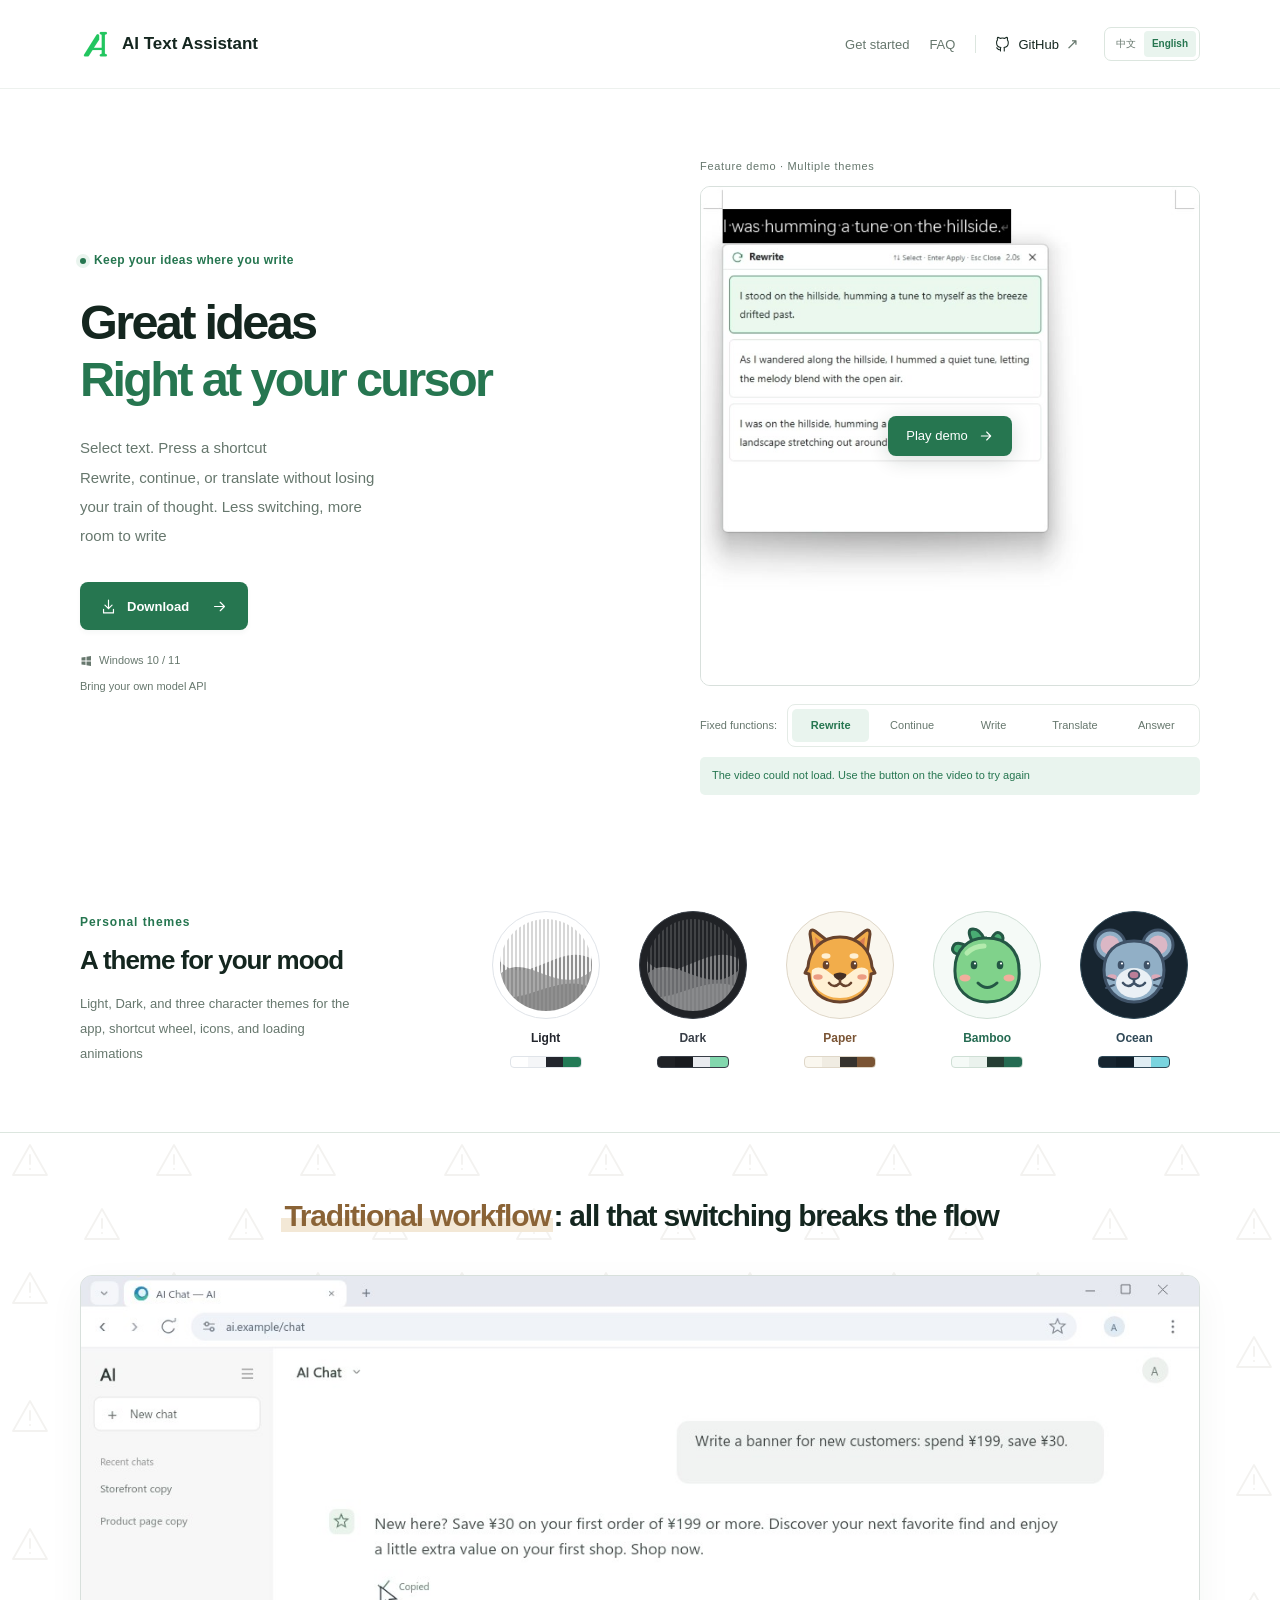
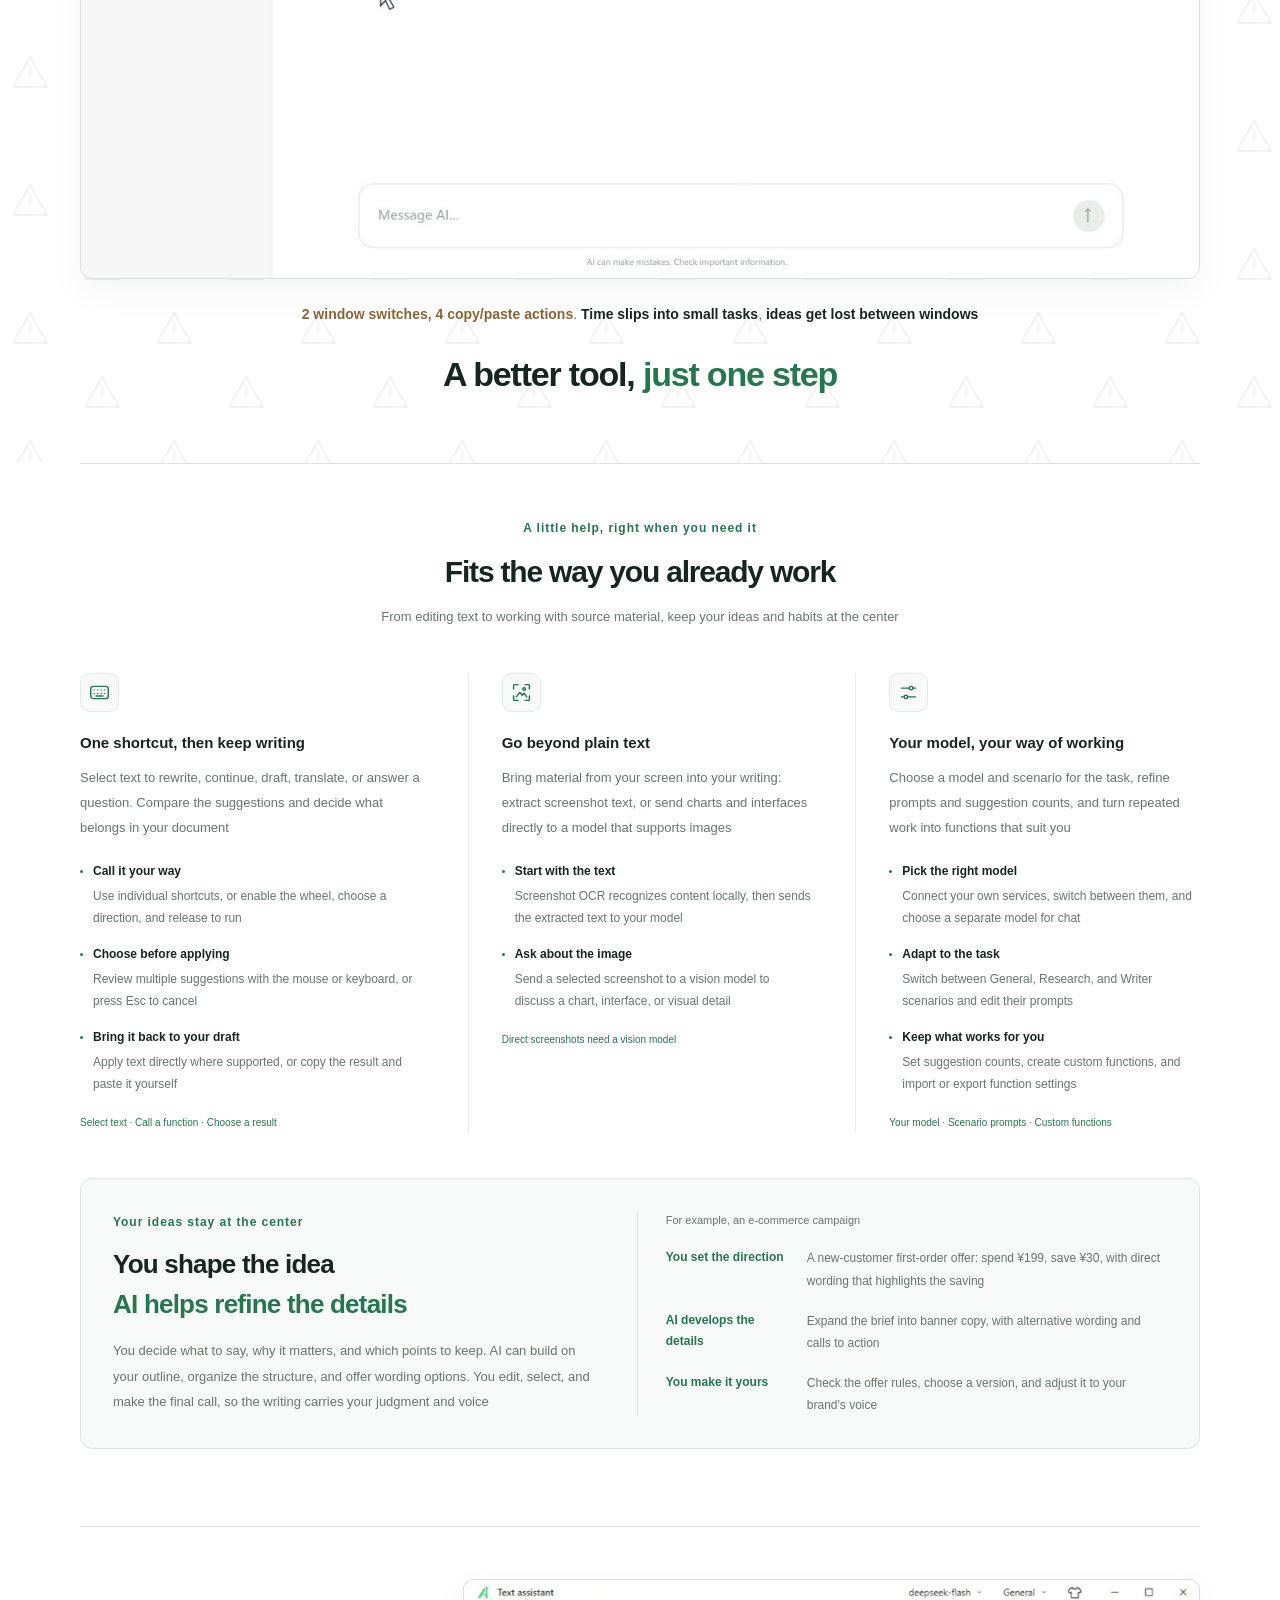
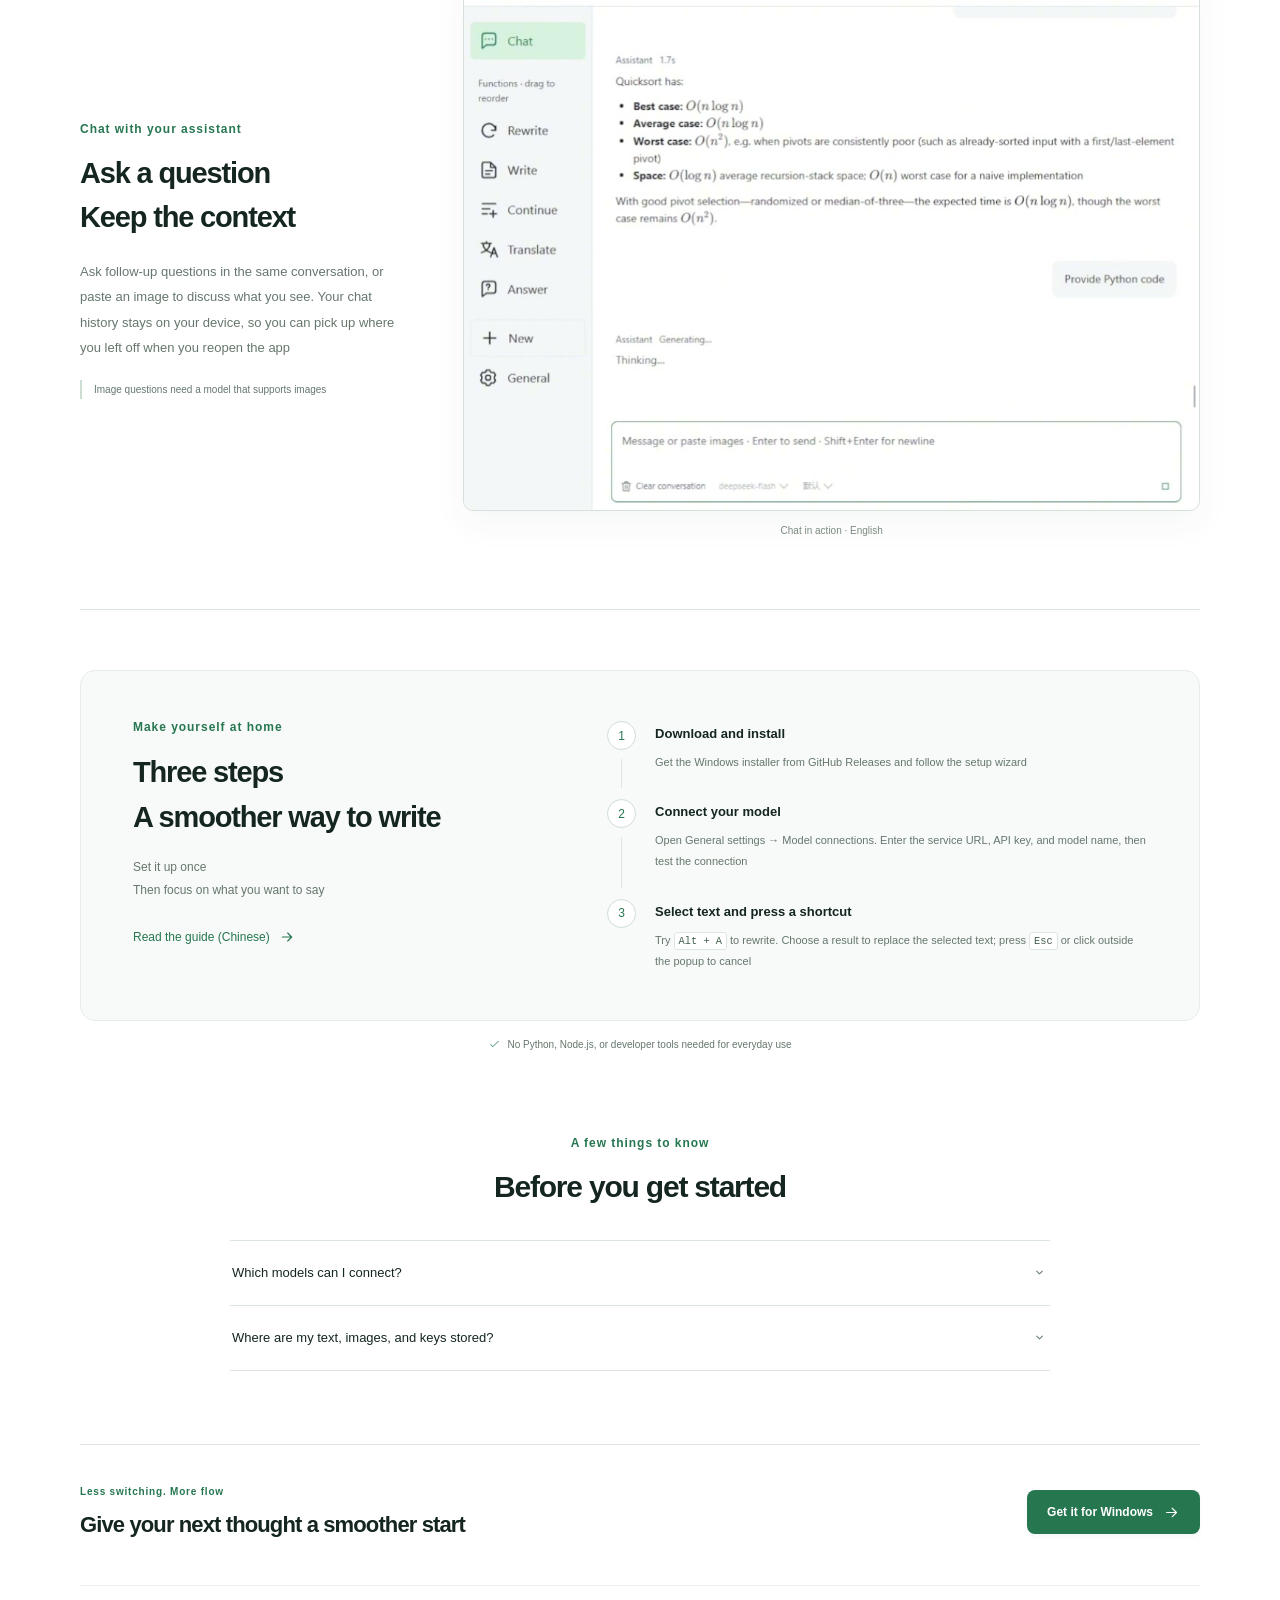
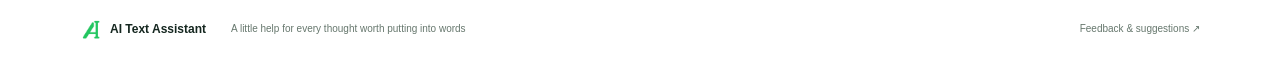
==== page/index.html @ af7bd540 "Publish static AI Text Assistant website with GitHub Pages" ====
<!doctype html>
<html lang="en">
  <head>
    <meta charset="UTF-8" />
    <meta name="viewport" content="width=device-width, initial-scale=1" />
    <meta name="theme-color" content="#267650" />
    <meta
      name="description"
      content="An AI text assistant for Windows. Select text to rewrite, continue, write, translate, or answer with a shortcut. Watch English demos and connect your own AI model"
    />
    <meta property="og:type" content="website" />
    <meta property="og:locale" content="en_US" />
    <meta
      property="og:title"
      content="AI Text Assistant · Keep your words flowing"
    />
    <meta
      property="og:description"
      content="An AI text assistant for Windows. Select text to rewrite, continue, write, translate, or answer with a shortcut. Watch English demos and connect your own AI model"
    />
    <meta
      property="og:url"
      content="https://fasterate.github.io/AI-text-assistant/"
    />
    <title>AI Text Assistant · Keep your words flowing</title>
    <link
      rel="canonical"
      href="https://fasterate.github.io/AI-text-assistant/"
    />
    <link
      rel="alternate"
      hreflang="zh-CN"
      href="https://fasterate.github.io/AI-text-assistant/zh/"
    />
    <link
      rel="alternate"
      hreflang="en"
      href="https://fasterate.github.io/AI-text-assistant/"
    />
    <link
      rel="alternate"
      hreflang="x-default"
      href="https://fasterate.github.io/AI-text-assistant/"
    />
    <link rel="icon" href="./assets/icon.png" type="image/png" />
    <link rel="stylesheet" href="./style.css" />
    <script src="./script.js?v=2" defer></script>
    <link rel="stylesheet" href="./workflow.css" />
    <script src="./workflow.js" defer></script>
  </head>
  <body>
    <svg
      class="icon-definitions"
      xmlns="http://www.w3.org/2000/svg"
      aria-hidden="true"
    >
      <symbol id="icon-arrow" viewBox="0 0 24 24">
        <path d="M5 12h14m-6-6 6 6-6 6" />
      </symbol>
      <symbol id="icon-download" viewBox="0 0 24 24">
        <path d="M12 3v12m-5-5 5 5 5-5M5 16v5h14v-5" />
      </symbol>
      <symbol id="icon-github" viewBox="0 0 24 24">
        <path
          d="M9 19c-4.3 1.3-4.3-2.2-6-2.7m12 5v-3.4c0-1 .1-1.4-.5-2 3.3-.4 6.8-1.6 6.8-7.4A5.8 5.8 0 0 0 19.8 4c.2-.4.7-2-.1-4 0 0-1.2-.4-4 1.5a14 14 0 0 0-7.2 0C5.7-.4 4.5 0 4.5 0c-.8 2-.3 3.6-.1 4a5.8 5.8 0 0 0-1.5 4.5c0 5.8 3.5 7 6.8 7.4-.5.5-.7 1.1-.7 2v3.4"
          transform="translate(1 2) scale(.9)"
        />
      </symbol>
      <symbol id="icon-keyboard" viewBox="0 0 24 24">
        <rect x="2" y="5" width="20" height="14" rx="3" />
        <path
          d="M6 9h.01M10 9h.01M14 9h.01M18 9h.01M6 13h.01M10 13h.01M14 13h.01M18 13h.01M8 16h8"
        />
      </symbol>
      <symbol id="icon-image" viewBox="0 0 24 24">
        <path
          d="M8 3H4a1 1 0 0 0-1 1v4m13-5h4a1 1 0 0 1 1 1v4M3 16v4a1 1 0 0 0 1 1h4m8 0h4a1 1 0 0 0 1-1v-4"
        />
        <path d="m6 17 4-5 3 3 2-2 3 4" />
        <circle cx="15" cy="8" r="1.5" />
      </symbol>
      <symbol id="icon-sliders" viewBox="0 0 24 24">
        <path d="M4 7h9m4 0h3M4 17h3m4 0h9" />
        <circle cx="15" cy="7" r="2" />
        <circle cx="9" cy="17" r="2" />
      </symbol>
      <symbol id="icon-check" viewBox="0 0 24 24">
        <path d="m5 12 4 4L19 6" />
      </symbol>
      <symbol id="icon-chevron" viewBox="0 0 24 24">
        <path d="m8 10 4 4 4-4" />
      </symbol>
      <symbol id="icon-windows" viewBox="0 0 24 24">
        <path
          d="m3 5 8-1v7H3zm10-1.3L22 2v9h-9zM3 13h8v7l-8-1zm10 0h9v9l-9-1.7z"
          fill="currentColor"
          stroke="none"
        />
      </symbol>
    </svg>
    <a class="skip-link" href="#main">Skip to content</a>
    <header class="site-header">
      <nav class="navigation container" aria-label="Main navigation">
        <a class="brand" href="./" aria-label="AI Text Assistant home"
          ><img src="./assets/icon.png" alt="" width="32" height="32" /><span
            >AI Text Assistant</span
          ></a
        >
        <div class="navigation-actions">
          <div class="nav-links">
            <a href="#getting-started">Get started</a><a href="#faq">FAQ</a
            ><a
              class="github-link"
              href="https://github.com/0x140ED8/intelligent-writing-free"
              target="_blank"
              rel="noopener noreferrer"
              ><svg class="icon" aria-hidden="true">
                <use href="#icon-github" /></svg
              ><span>GitHub</span><span aria-hidden="true">↗</span></a
            >
          </div>
          <nav class="language-switch" aria-label="Page language">
            <a href="./zh/" lang="zh-CN" hreflang="zh-CN">中文</a
            ><a href="./" lang="en" hreflang="en" aria-current="page"
              >English</a
            >
          </nav>
        </div>
      </nav>
    </header>
    <main id="main">
      <section class="hero container" aria-labelledby="hero-title">
        <div class="hero-copy">
          <p class="eyebrow">
            <span class="status-dot" aria-hidden="true"></span>Keep your ideas
            where you write
          </p>
          <h1 id="hero-title">
            Great ideas<br /><span>Right at your cursor</span>
          </h1>
          <p class="hero-description">
            Select text. Press a shortcut<br />Rewrite, continue, or translate
            without losing your train of thought. Less switching, more room to
            write
          </p>
          <div class="hero-actions">
            <a
              class="button button-primary"
              href="https://github.com/0x140ED8/intelligent-writing-free/releases"
              target="_blank"
              rel="noopener noreferrer"
              ><svg class="icon" aria-hidden="true">
                <use href="#icon-download" /></svg
              >Download<svg class="icon button-arrow" aria-hidden="true">
                <use href="#icon-arrow" /></svg
            ></a>
          </div>
          <p class="platform-note">
            <svg class="icon" aria-hidden="true">
              <use href="#icon-windows" /></svg
            >Windows 10 / 11
          </p>
          <p class="model-note">Bring your own model API</p>
        </div>
        <figure class="demo video-demo" aria-labelledby="demo-label">
          <figcaption class="demo-label" id="demo-label">
            Feature demo · Multiple themes
          </figcaption>
          <div class="video-screen">
            <video
              id="demo-video"
              class="demo-video"
              width="720"
              height="720"
              src="./assets/videos/en/rewrite.mp4?v=85350a25e027"
              poster="./assets/videos/en/rewrite.jpg?v=85350a25e027"
              data-video-base="./assets/videos/en/"
              data-video-version="85350a25e027"
              autoplay
              loop
              muted
              playsinline
              preload="auto"
              disablepictureinpicture
              disableremoteplayback
              aria-label="English walkthrough of the Rewrite feature"
            >
              <p>
                <a href="./assets/videos/en/rewrite.mp4?v=85350a25e027"
                  >If your browser cannot play the video, open the video file
                  directly</a
                >
              </p></video
            ><button
              class="video-play-fallback"
              id="video-play"
              type="button"
              hidden
            >
              Play demo
              <svg class="icon" aria-hidden="true">
                <use href="#icon-arrow" />
              </svg>
            </button>
          </div>
          <div class="demo-functions">
            <span class="demo-functions-label" id="fixed-functions-label"
              >Fixed functions:</span
            >
            <div
              class="demo-switcher"
              role="group"
              aria-labelledby="fixed-functions-label"
            >
              <button
                type="button"
                class="demo-tab is-active"
                data-demo="rewrite"
                aria-pressed="true"
                disabled
              >
                Rewrite</button
              ><button
                type="button"
                class="demo-tab"
                data-demo="continue"
                aria-pressed="false"
                disabled
              >
                Continue</button
              ><button
                type="button"
                class="demo-tab"
                data-demo="write"
                aria-pressed="false"
                disabled
              >
                Write</button
              ><button
                type="button"
                class="demo-tab"
                data-demo="translate"
                aria-pressed="false"
                disabled
              >
                Translate</button
              ><button
                type="button"
                class="demo-tab"
                data-demo="answer"
                aria-pressed="false"
                disabled
              >
                Answer
              </button>
            </div>
          </div>
          <p class="video-status" id="video-status" role="status" hidden></p>
          <noscript
            ><p class="noscript-note">
              More feature videos:
              <a href="./assets/videos/en/rewrite.mp4?v=85350a25e027"
                >Rewrite</a
              >
              ·
              <a href="./assets/videos/en/continue.mp4?v=85350a25e027"
                >Continue</a
              >
              ·
              <a href="./assets/videos/en/write.mp4?v=85350a25e027">Write</a> ·
              <a href="./assets/videos/en/translate.mp4?v=85350a25e027"
                >Translate</a
              >
              ·
              <a href="./assets/videos/en/answer.mp4?v=85350a25e027">Answer</a>
            </p></noscript
          >
        </figure>
      </section>
      <section
        class="themes-section container"
        id="themes"
        aria-labelledby="themes-title"
      >
        <div class="themes-copy">
          <p class="section-label">Personal themes</p>
          <h2 id="themes-title">A theme for your mood</h2>
          <p class="themes-description">
            Light, Dark, and three character themes for the app, shortcut wheel,
            icons, and loading animations
          </p>
        </div>
        <div
          class="theme-gallery"
          role="group"
          aria-label="Light, Dark, Paper, Bamboo, and Ocean themes"
        >
          <figure class="theme-preview theme-light">
            <div class="theme-avatar theme-avatar--wave">
              <img
                src="./assets/themes/wheel-wave.svg"
                width="96"
                height="96"
                alt="Wave motif for the Light theme"
                loading="lazy"
                decoding="async"
              />
            </div>
            <figcaption>
              Light<span
                class="theme-swatches"
                role="img"
                aria-label="Light theme palette"
              ></span>
            </figcaption>
          </figure>
          <figure class="theme-preview theme-dark">
            <div class="theme-avatar theme-avatar--wave">
              <img
                src="./assets/themes/wheel-wave.svg"
                width="96"
                height="96"
                alt="Wave motif for the Dark theme"
                loading="lazy"
                decoding="async"
              />
            </div>
            <figcaption>
              Dark<span
                class="theme-swatches"
                role="img"
                aria-label="Dark theme palette"
              ></span>
            </figcaption>
          </figure>
          <figure class="theme-preview theme-paper">
            <div class="theme-avatar">
              <img
                src="./assets/themes/paper-shiba.svg"
                width="96"
                height="96"
                alt="Shiba icon from the Paper shortcut wheel"
                loading="lazy"
                decoding="async"
              />
            </div>
            <figcaption>
              Paper<span
                class="theme-swatches"
                role="img"
                aria-label="Paper theme palette"
              ></span>
            </figcaption>
          </figure>
          <figure class="theme-preview theme-bamboo">
            <div class="theme-avatar">
              <img
                src="./assets/themes/bamboo-dino.svg"
                width="96"
                height="96"
                alt="Dinosaur icon from the Bamboo shortcut wheel"
                loading="lazy"
                decoding="async"
              />
            </div>
            <figcaption>
              Bamboo<span
                class="theme-swatches"
                role="img"
                aria-label="Bamboo theme palette"
              ></span>
            </figcaption>
          </figure>
          <figure class="theme-preview theme-ocean">
            <div class="theme-avatar">
              <img
                src="./assets/themes/ocean-mouse.svg"
                width="96"
                height="96"
                alt="Mouse icon from the Ocean shortcut wheel"
                loading="lazy"
                decoding="async"
              />
            </div>
            <figcaption>
              Ocean<span
                class="theme-swatches"
                role="img"
                aria-label="Ocean theme palette"
              ></span>
            </figcaption>
          </figure>
        </div>
      </section>
      <section
        class="workflow-section"
        id="traditional-workflow"
        aria-labelledby="workflow-title"
      >
        <div class="container">
          <div class="section-heading workflow-heading">
            <h2 id="workflow-title">
              <span class="workflow-method">Traditional workflow</span>: all
              that switching breaks the flow
            </h2>
          </div>
          <figure class="workflow-figure" aria-labelledby="workflow-caption">
            <div class="workflow-film">
              <video
                class="workflow-recording"
                id="workflow-animation"
                width="1280"
                height="690"
                src="./assets/animations/manual-workflow-en.mp4?v=3"
                poster="./assets/animations/manual-workflow-en.jpg?v=3"
                autoplay
                loop
                muted
                playsinline
                preload="auto"
                disablepictureinpicture
                disableremoteplayback
                aria-label="Automatically looping e-commerce campaign example showing text selection, copying, Alt+Tab switching, asking AI for promotional copy, copying the answer, and pasting it back into the campaign document"
                aria-describedby="workflow-caption"
              >
                Your browser cannot display this animation
              </video>
            </div>
            <figcaption id="workflow-caption">
              <strong class="workflow-count"
                >2 window switches, 4 copy/paste actions</strong
              >.
              <strong class="workflow-loss">Time slips into small tasks</strong
              >,
              <strong class="workflow-loss"
                >ideas get lost between windows</strong
              >
            </figcaption>
          </figure>
          <p class="workflow-takeaway">
            <strong
              >A better tool,
              <span class="workflow-one-step">just one step</span></strong
            >
          </p>
        </div>
      </section>
      <section
        class="features container"
        id="features"
        aria-labelledby="features-title"
      >
        <div class="section-heading">
          <p class="section-label">A little help, right when you need it</p>
          <h2 id="features-title">Fits the way you already work</h2>
          <p>
            From editing text to working with source material, keep your ideas
            and habits at the center
          </p>
        </div>
        <div class="feature-grid">
          <article class="feature">
            <span class="feature-icon"
              ><svg class="icon" aria-hidden="true">
                <use href="#icon-keyboard" /></svg
            ></span>
            <h3>One shortcut, then keep writing</h3>
            <p>
              Select text to rewrite, continue, draft, translate, or answer a
              question. Compare the suggestions and decide what belongs in your
              document
            </p>
            <ul class="feature-points">
              <li>
                <strong>Call it your way</strong
                ><span
                  >Use individual shortcuts, or enable the wheel, choose a
                  direction, and release to run</span
                >
              </li>
              <li>
                <strong>Choose before applying</strong
                ><span
                  >Review multiple suggestions with the mouse or keyboard, or
                  press Esc to cancel</span
                >
              </li>
              <li>
                <strong>Bring it back to your draft</strong
                ><span
                  >Apply text directly where supported, or copy the result and
                  paste it yourself</span
                >
              </li>
            </ul>
            <span class="feature-detail"
              >Select text · Call a function · Choose a result</span
            >
          </article>
          <article class="feature">
            <span class="feature-icon"
              ><svg class="icon" aria-hidden="true">
                <use href="#icon-image" /></svg
            ></span>
            <h3>Go beyond plain text</h3>
            <p>
              Bring material from your screen into your writing: extract
              screenshot text, or send charts and interfaces directly to a model
              that supports images
            </p>
            <ul class="feature-points">
              <li>
                <strong>Start with the text</strong
                ><span
                  >Screenshot OCR recognizes content locally, then sends the
                  extracted text to your model</span
                >
              </li>
              <li>
                <strong>Ask about the image</strong
                ><span
                  >Send a selected screenshot to a vision model to discuss a
                  chart, interface, or visual detail</span
                >
              </li>
            </ul>
            <span class="feature-detail"
              >Direct screenshots need a vision model</span
            >
          </article>
          <article class="feature">
            <span class="feature-icon"
              ><svg class="icon" aria-hidden="true">
                <use href="#icon-sliders" /></svg
            ></span>
            <h3>Your model, your way of working</h3>
            <p>
              Choose a model and scenario for the task, refine prompts and
              suggestion counts, and turn repeated work into functions that suit
              you
            </p>
            <ul class="feature-points">
              <li>
                <strong>Pick the right model</strong
                ><span
                  >Connect your own services, switch between them, and choose a
                  separate model for chat</span
                >
              </li>
              <li>
                <strong>Adapt to the task</strong
                ><span
                  >Switch between General, Research, and Writer scenarios and
                  edit their prompts</span
                >
              </li>
              <li>
                <strong>Keep what works for you</strong
                ><span
                  >Set suggestion counts, create custom functions, and import or
                  export function settings</span
                >
              </li>
            </ul>
            <span class="feature-detail"
              >Your model · Scenario prompts · Custom functions</span
            >
          </article>
        </div>
        <section class="writing-principle" aria-labelledby="principle-title">
          <div class="principle-copy">
            <p class="section-label">Your ideas stay at the center</p>
            <h3 id="principle-title">
              You shape the idea<br /><span>AI helps refine the details</span>
            </h3>
            <p>
              You decide what to say, why it matters, and which points to keep.
              AI can build on your outline, organize the structure, and offer
              wording options. You edit, select, and make the final call, so the
              writing carries your judgment and voice
            </p>
          </div>
          <div class="principle-example">
            <p class="principle-example-label">
              For example, an e-commerce campaign
            </p>
            <dl class="principle-flow">
              <div>
                <dt>You set the direction</dt>
                <dd>
                  A new-customer first-order offer: spend ¥199, save ¥30, with
                  direct wording that highlights the saving
                </dd>
              </div>
              <div>
                <dt>AI develops the details</dt>
                <dd>
                  Expand the brief into banner copy, with alternative wording
                  and calls to action
                </dd>
              </div>
              <div>
                <dt>You make it yours</dt>
                <dd>
                  Check the offer rules, choose a version, and adjust it to your
                  brand's voice
                </dd>
              </div>
            </dl>
          </div>
        </section>
      </section>
      <section
        class="chat-section container"
        id="chat"
        aria-labelledby="chat-title"
      >
        <div class="chat-copy">
          <p class="section-label">Chat with your assistant</p>
          <h2 id="chat-title">Ask a question<br />Keep the context</h2>
          <p class="chat-description">
            Ask follow-up questions in the same conversation, or paste an image
            to discuss what you see. Your chat history stays on your device, so
            you can pick up where you left off when you reopen the app
          </p>
          <p class="chat-note">
            Image questions need a model that supports images
          </p>
        </div>
        <figure class="chat-demo" aria-labelledby="chat-caption">
          <div class="chat-film">
            <video
              class="chat-recording"
              id="chat-video"
              width="996"
              height="718"
              src="./assets/videos/en/chat.mp4?v=2"
              poster="./assets/videos/en/chat.jpg?v=2"
              autoplay
              loop
              muted
              playsinline
              preload="metadata"
              disablepictureinpicture
              disableremoteplayback
              aria-label="English walkthrough of asking a question in the assistant's chat and watching the answer appear"
            >
              Your browser cannot display this video
            </video>
          </div>
          <figcaption id="chat-caption">Chat in action · English</figcaption>
        </figure>
      </section>
      <section
        class="getting-started container"
        id="getting-started"
        aria-labelledby="start-title"
      >
        <div class="start-panel">
          <div class="start-copy">
            <p class="section-label">Make yourself at home</p>
            <h2 id="start-title">Three steps<br />A smoother way to write</h2>
            <p>Set it up once<br />Then focus on what you want to say</p>
            <a
              class="text-link"
              href="https://github.com/0x140ED8/intelligent-writing-free/blob/main/README.md"
              target="_blank"
              rel="noopener noreferrer"
              >Read the guide (Chinese)<svg class="icon" aria-hidden="true">
                <use href="#icon-arrow" /></svg
            ></a>
          </div>
          <ol class="start-steps">
            <li>
              <span class="step-number" aria-hidden="true">1</span>
              <div>
                <h3>Download and install</h3>
                <p>
                  Get the Windows installer from GitHub Releases and follow the
                  setup wizard
                </p>
              </div>
            </li>
            <li>
              <span class="step-number" aria-hidden="true">2</span>
              <div>
                <h3>Connect your model</h3>
                <p>
                  Open General settings → Model connections. Enter the service
                  URL, API key, and model name, then test the connection
                </p>
              </div>
            </li>
            <li>
              <span class="step-number" aria-hidden="true">3</span>
              <div>
                <h3>Select text and press a shortcut</h3>
                <p>
                  Try <kbd>Alt + A</kbd> to rewrite. Choose a result to replace
                  the selected text; press <kbd>Esc</kbd> or click outside the
                  popup to cancel
                </p>
              </div>
            </li>
          </ol>
        </div>
        <p class="setup-note">
          <svg class="icon" aria-hidden="true"><use href="#icon-check" /></svg
          >No Python, Node.js, or developer tools needed for everyday use
        </p>
      </section>
      <section class="faq container" id="faq" aria-labelledby="faq-title">
        <div class="section-heading">
          <p class="section-label">A few things to know</p>
          <h2 id="faq-title">Before you get started</h2>
        </div>
        <div class="faq-list">
          <details>
            <summary>
              Which models can I connect?<svg class="icon" aria-hidden="true">
                <use href="#icon-chevron" />
              </svg>
            </summary>
            <div class="faq-answer">
              <p>
                The app supports OpenAI Chat Completions, OpenAI Responses,
                Anthropic Messages, and Google Generative AI protocols.
                Configure the matching service URL, API key, and model name.
                Image chat and direct screenshot input need a model that
                supports images
              </p>
            </div>
          </details>
          <details>
            <summary>
              Where are my text, images, and keys stored?<svg
                class="icon"
                aria-hidden="true"
              >
                <use href="#icon-chevron" />
              </svg>
            </summary>
            <div class="faq-answer">
              <p>
                Settings and chat history are stored on your device. API keys
                are encrypted using Windows system protection. When you use a
                model, the relevant text or images are sent to your chosen model
                service. Screenshot OCR runs locally before the extracted text
                is sent. Clearing chat also deletes its locally saved text and
                images
              </p>
            </div>
          </details>
        </div>
      </section>
      <section class="closing container" aria-label="Get it for Windows">
        <div>
          <p class="section-label">Less switching. More flow</p>
          <h2>Give your next thought a smoother start</h2>
        </div>
        <a
          class="button button-primary"
          href="https://github.com/0x140ED8/intelligent-writing-free/releases"
          target="_blank"
          rel="noopener noreferrer"
          >Get it for Windows<svg class="icon" aria-hidden="true">
            <use href="#icon-arrow" /></svg
        ></a>
      </section>
    </main>
    <footer class="site-footer container">
      <a class="brand footer-brand" href="./"
        ><img src="./assets/icon.png" alt="" width="24" height="24" /><span
          >AI Text Assistant</span
        ></a
      >
      <p>A little help for every thought worth putting into words</p>
      <a
        class=""
        href="https://github.com/0x140ED8/intelligent-writing-free/issues"
        target="_blank"
        rel="noopener noreferrer"
        >Feedback &amp; suggestions <span aria-hidden="true">↗</span></a
      >
    </footer>
  </body>
</html>
---- page/style.css ----
:root {
  color-scheme: light;
  --ink: #14261f;
  --green: #267650;
  --mint: #e9f4ee;
  --surface: #f7faf8;
  --muted: #66776d;
  --line: #dce6df;
  --font:
    "Segoe UI Variable", "Segoe UI", "Microsoft YaHei UI", "PingFang SC",
    sans-serif;
  font-family: var(--font);
  color: var(--ink);
  background: #fff;
  font-synthesis: none;
  -webkit-font-smoothing: antialiased;
  text-rendering: optimizeLegibility;
  scroll-behavior: smooth;
  scroll-padding-top: 32px;
}

/* Shared navigation and real feature recordings. */
[hidden] {
  display: none !important;
}
.navigation-actions {
  display: flex;
  align-items: center;
  gap: 25px;
}
.language-switch {
  display: inline-flex;
  align-items: center;
  padding: 3px;
  border: 1px solid var(--line);
  border-radius: 7px;
  white-space: nowrap;
}
.language-switch a {
  padding: 5px 8px;
  border-radius: 4px;
  font-size: 10px;
  color: var(--muted);
  line-height: 1.6;
}
.language-switch a:hover,
.language-switch a[aria-current="page"] {
  color: var(--green);
  background: var(--mint);
}
.language-switch a[aria-current="page"] {
  font-weight: 600;
}
.video-screen {
  position: relative;
  aspect-ratio: 1;
  overflow: hidden;
  border: 1px solid #d8e0dc;
  border-radius: 10px;
}
.video-demo .demo-label {
  margin: 0 0 10px;
  color: var(--muted);
  text-align: left;
  font-size: 11px;
  line-height: 1.6;
  letter-spacing: 0.06em;
}
.demo-video {
  display: block;
  width: 100%;
  height: 100%;
  object-fit: contain;
  pointer-events: none;
}
.video-play-fallback {
  position: absolute;
  inset: 0;
  margin: auto;
  width: max-content;
  max-width: calc(100% - 32px);
  height: max-content;
  display: flex;
  align-items: center;
  justify-content: center;
  gap: 10px;
  padding: 12px 18px;
  border: 0;
  border-radius: 8px;
  color: #fff;
  background: var(--green);
  font-size: 13px;
  box-shadow: 0 4px 20px #14261f29;
}
.video-play-fallback .icon {
  width: 16px;
  height: 16px;
}
.video-status {
  padding: 9px 12px;
  margin-top: 10px;
  border-radius: 5px;
  background: var(--mint);
  color: var(--green);
  font-size: 11px;
  line-height: 1.8;
}
.noscript-note a {
  color: var(--green);
  text-decoration: underline;
  text-underline-offset: 3px;
}

*,
*::before,
*::after {
  box-sizing: border-box;
}
body {
  margin: 0;
}
a {
  color: inherit;
  text-decoration: none;
}
button {
  font: inherit;
}
button,
a,
summary {
  -webkit-tap-highlight-color: transparent;
}
button,
summary {
  cursor: pointer;
}
button:focus-visible,
a:focus-visible,
summary:focus-visible {
  outline: 3px solid var(--green);
  outline-offset: 5px;
}
::selection {
  color: var(--ink);
  background: #d1ebdc;
}
h1,
h2,
h3,
p,
figure {
  margin: 0;
}
.container {
  width: min(1120px, calc(100% - 96px));
  margin-inline: auto;
}
.icon-definitions {
  position: absolute;
  width: 0;
  height: 0;
  overflow: hidden;
}
.icon {
  width: 20px;
  height: 20px;
  flex: 0 0 auto;
  fill: none;
  stroke: currentColor;
  stroke-width: 1.65;
  stroke-linecap: round;
  stroke-linejoin: round;
}
.skip-link {
  position: fixed;
  top: -80px;
  left: 20px;
  z-index: 10;
  background: var(--green);
  color: #fff;
  border-radius: 6px;
  padding: 12px 20px;
}
.skip-link:focus {
  top: 12px;
}
.site-header {
  border-bottom: 1px solid #edf1ee;
}
.navigation {
  min-height: 88px;
  display: flex;
  align-items: center;
  justify-content: space-between;
  gap: 30px;
}
.brand {
  display: inline-flex;
  align-items: center;
  gap: 10px;
  font-size: 17px;
  font-weight: 650;
  white-space: nowrap;
}
.brand img {
  display: block;
  object-fit: contain;
}
.nav-links {
  display: flex;
  align-items: center;
  gap: 30px;
  font-size: 13px;
  color: var(--muted);
}
.nav-links a {
  transition: color 160ms ease;
}
.nav-links a:hover,
.site-footer > a:hover {
  color: var(--green);
}
.nav-links .github-link {
  display: inline-flex;
  align-items: center;
  gap: 7px;
  color: var(--ink);
  padding-left: 26px;
  border-left: 1px solid var(--line);
}
.github-link .icon {
  width: 17px;
  height: 17px;
}
.github-link > span:last-child {
  font-size: 15px;
  color: var(--muted);
}

.hero {
  display: grid;
  grid-template-columns: 0.95fr 1.05fr;
  align-items: center;
  gap: 56px;
  padding-block: 92px 84px;
}
.eyebrow,
.section-label {
  color: var(--green);
  font-size: 12px;
  font-weight: 600;
  letter-spacing: 0.08em;
  line-height: 1.6;
}
.eyebrow {
  display: flex;
  align-items: center;
  gap: 8px;
  letter-spacing: 0.035em;
  margin-bottom: 24px;
}
.status-dot {
  width: 6px;
  height: 6px;
  background: var(--green);
  border-radius: 50%;
  box-shadow: 0 0 0 4px var(--mint);
}
h1 {
  font-size: clamp(42px, 4.7vw, 60px);
  line-height: 1.24;
  letter-spacing: -0.055em;
  font-weight: 700;
}
h1 > span {
  color: var(--green);
}
.hero-description {
  margin-top: 25px;
  color: var(--muted);
  font-size: 15px;
  line-height: 1.95;
}
.hero-actions {
  display: flex;
  align-items: center;
  gap: 25px;
  margin-top: 32px;
}
.button {
  display: inline-flex;
  justify-content: center;
  align-items: center;
  gap: 10px;
  min-height: 48px;
  border: 1px solid transparent;
  border-radius: 8px;
  padding: 12px 19px;
  font-size: 13px;
  font-weight: 600;
  line-height: 1.5;
  transition:
    background 160ms ease,
    transform 160ms ease,
    box-shadow 160ms ease;
}
.button-primary {
  background: var(--green);
  color: #fff;
  box-shadow: 0 3px 5px #17462d0a;
}
.button-primary:hover {
  background: #1d6040;
  transform: translateY(-2px);
  box-shadow: 0 6px 15px #17462d17;
}
.button .icon {
  width: 17px;
  height: 17px;
}
.button-arrow {
  margin-left: 12px;
}
.text-link {
  display: inline-flex;
  align-items: center;
  gap: 9px;
  font-size: 12px;
  font-weight: 500;
  line-height: 1.6;
}
.text-link:hover {
  color: var(--green);
}
.text-link > span {
  font-size: 18px;
}
.text-link .icon {
  width: 16px;
  height: 16px;
}
.platform-note {
  margin-top: 22px;
  display: flex;
  align-items: center;
  gap: 7px;
  color: var(--muted);
  font-size: 11px;
  line-height: 1.6;
}
.platform-note .icon {
  width: 12px;
  height: 12px;
}
.model-note {
  margin-top: 7px;
  color: var(--muted);
  font-size: 11px;
}

.demo {
  min-width: 0;
  padding-top: 5px;
}
kbd {
  font-family: "Cascadia Code", Consolas, monospace;
  font-size: 0.94em;
}
.demo-switcher {
  width: max-content;
  max-width: 100%;
  display: flex;
  gap: 4px;
  margin: 23px auto 0;
  padding: 4px;
  border: 1px solid #e4ebe6;
  border-radius: 8px;
  background: #fff;
}
.demo-tab {
  min-width: 58px;
  border: 0;
  padding: 8px 12px;
  border-radius: 5px;
  background: transparent;
  color: var(--muted);
  font-size: 11px;
  line-height: 1.6;
  transition:
    color 160ms ease,
    background 160ms ease;
}
.demo-tab:hover {
  color: var(--green);
  background: var(--surface);
}
.demo-tab.is-active {
  background: var(--mint);
  color: var(--green);
  font-weight: 600;
}
figcaption {
  margin-top: 11px;
  text-align: center;
  color: #7b8b80;
  font-size: 10px;
  line-height: 1.6;
}
.noscript-note {
  margin-top: 8px;
  text-align: center;
  color: var(--muted);
  font-size: 11px;
}

.themes-section {
  display: grid;
  grid-template-columns: minmax(240px, 0.65fr) minmax(0, 1.65fr);
  align-items: center;
  gap: 44px;
  padding-block: 52px 64px;
}
.themes-copy h2 {
  margin-top: 9px;
  font-size: 26px;
}
.themes-description {
  max-width: 38ch;
  margin-top: 12px;
  color: var(--muted);
  font-size: 13px;
  line-height: 1.9;
}
.theme-gallery {
  display: grid;
  grid-template-columns: repeat(5, minmax(0, 1fr));
  gap: 16px;
  width: 100%;
  max-width: 720px;
  justify-self: end;
}
.theme-light {
  --theme-bg: #ffffff;
  --theme-side: #f5f6f8;
  --theme-ink: #23262d;
  --theme-accent: #237a56;
  --theme-line: #e0e4e9;
  --theme-label: #23262d;
  --theme-wave-filter: invert(1);
}
.theme-dark {
  --theme-bg: #202226;
  --theme-side: #191b1f;
  --theme-ink: #e9ebef;
  --theme-accent: #82d7ad;
  --theme-line: #383e47;
  --theme-label: #383e47;
  --theme-wave-filter: none;
}
.theme-paper {
  --theme-bg: #faf7ef;
  --theme-side: #f0ece2;
  --theme-ink: #36332e;
  --theme-accent: #7a5434;
  --theme-line: #dfd7c8;
  --theme-label: #7a5434;
}
.theme-bamboo {
  --theme-bg: #f5faf7;
  --theme-side: #eaf2ed;
  --theme-ink: #253e34;
  --theme-accent: #256b52;
  --theme-line: #cfdfd5;
  --theme-label: #256b52;
}
.theme-ocean {
  --theme-bg: #172530;
  --theme-side: #111e28;
  --theme-ink: #e0edf3;
  --theme-accent: #7ad4df;
  --theme-line: #304957;
  --theme-label: #304957;
}
.theme-avatar {
  display: grid;
  place-items: center;
  width: 108px;
  height: 108px;
  margin-inline: auto;
  border: 1px solid var(--theme-line);
  border-radius: 50%;
  background: var(--theme-bg);
}
.theme-avatar img {
  display: block;
  width: 96px;
  height: 96px;
  object-fit: contain;
}
.theme-avatar--wave img {
  filter: var(--theme-wave-filter);
}
.theme-preview {
  min-width: 0;
}
.theme-preview figcaption {
  margin-top: 10px;
  color: var(--theme-label);
  font-size: 12px;
  font-weight: 600;
}
.theme-swatches {
  display: block;
  width: 72px;
  height: 12px;
  margin: 8px auto 0;
  overflow: hidden;
  border: 1px solid var(--theme-line);
  border-radius: 4px;
  background: linear-gradient(
    to right,
    var(--theme-bg) 0 25%,
    var(--theme-side) 25% 50%,
    var(--theme-ink) 50% 75%,
    var(--theme-accent) 75% 100%
  );
}
@media (max-width: 1050px) {
  .themes-section {
    grid-template-columns: 1fr;
    gap: 25px;
    padding-block: 44px 52px;
    text-align: center;
  }
  .themes-description {
    margin-inline: auto;
  }
  .theme-gallery {
    justify-self: center;
  }
}
@media (min-width: 581px) and (max-width: 800px) {
  .theme-gallery {
    gap: 12px;
  }
  .theme-avatar {
    width: 92px;
    height: 92px;
  }
  .theme-avatar img {
    width: 84px;
    height: 84px;
  }
}
@media (max-width: 580px) {
  .themes-section {
    padding-block: 36px 42px;
  }
  .themes-copy h2 {
    font-size: 24px;
  }
  .themes-description {
    font-size: 12px;
  }
  .theme-gallery {
    grid-template-columns: repeat(6, minmax(0, 1fr));
    gap: 24px 10px;
    max-width: 360px;
  }
  .theme-preview {
    grid-column: span 2;
  }
  .theme-bamboo {
    grid-column: 2 / span 2;
  }
  .theme-ocean {
    grid-column: 4 / span 2;
  }
  .theme-avatar {
    width: 84px;
    height: 84px;
  }
  .theme-avatar img {
    width: 76px;
    height: 76px;
  }
}

.features {
  padding-block: 55px 77px;
  border-top: 1px solid var(--line);
}
.section-heading {
  text-align: center;
}
h2 {
  font-size: 30px;
  line-height: 1.5;
  font-weight: 650;
  letter-spacing: -0.04em;
}
.section-heading h2 {
  margin-top: 11px;
}
.section-heading > p:last-child:not(:first-child) {
  margin-top: 11px;
  color: var(--muted);
  font-size: 13px;
  line-height: 1.8;
}
.feature-grid {
  display: grid;
  grid-template-columns: repeat(3, 1fr);
  gap: 43px;
  margin-top: 44px;
}
.feature {
  min-width: 0;
}
.feature + .feature {
  border-left: 1px solid #e6ece8;
  padding-left: 33px;
}
.feature-icon {
  display: inline-flex;
  justify-content: center;
  align-items: center;
  width: 39px;
  height: 39px;
  border: 1px solid #e0eae3;
  border-radius: 10px;
  color: var(--green);
  background: var(--surface);
}
.feature-icon .icon {
  width: 21px;
  height: 21px;
}
h3 {
  font-size: 15px;
  font-weight: 600;
  line-height: 1.6;
}
.feature h3 {
  margin-top: 19px;
}
.feature > p {
  margin-top: 10px;
  color: var(--muted);
  font-size: 13px;
  line-height: 1.95;
}
.feature-detail {
  display: block;
  margin-top: 18px;
  color: var(--green);
  font-size: 10px;
  line-height: 1.8;
}
.feature-detail > span {
  padding-inline: 6px;
  color: #94ad9d;
}
.feature-points {
  display: grid;
  gap: 14px;
  padding: 0;
  margin: 20px 0 0;
  list-style: none;
}
.feature-points li {
  position: relative;
  padding-left: 13px;
}
.feature-points li::before {
  content: "";
  position: absolute;
  top: 9px;
  left: 0;
  width: 3px;
  height: 3px;
  border-radius: 50%;
  background: var(--green);
}
.feature-points strong {
  display: block;
  font-size: 12px;
  font-weight: 600;
  line-height: 1.8;
}
.feature-points span {
  display: block;
  margin-top: 3px;
  color: var(--muted);
  font-size: 12px;
  line-height: 1.85;
}
.writing-principle {
  display: grid;
  grid-template-columns: minmax(0, 0.95fr) minmax(0, 1.05fr);
  align-items: center;
  gap: 44px;
  padding: 32px;
  margin-top: 46px;
  border: 1px solid var(--line);
  border-radius: 12px;
  background: var(--surface);
}
.principle-copy h3 {
  margin-top: 12px;
  font-size: 26px;
  font-weight: 650;
  line-height: 1.55;
  letter-spacing: -0.03em;
}
.principle-copy h3 span {
  color: var(--green);
}
.principle-copy > p:last-child {
  margin-top: 14px;
  color: var(--muted);
  font-size: 13px;
  line-height: 1.95;
}
.principle-example {
  padding-left: 28px;
  border-left: 1px solid #dce6df;
}
.principle-example-label {
  color: var(--muted);
  font-size: 11px;
  line-height: 1.8;
}
.principle-flow {
  display: grid;
  gap: 18px;
  padding: 0;
  margin: 17px 0 0;
}
.principle-flow > div {
  display: grid;
  grid-template-columns: minmax(86px, 0.35fr) minmax(0, 1fr);
  gap: 15px;
}
.principle-flow dt {
  color: var(--green);
  font-size: 12px;
  font-weight: 600;
  line-height: 1.8;
}
.principle-flow dd {
  margin: 0;
  color: var(--muted);
  font-size: 12px;
  line-height: 1.85;
}

.chat-section {
  display: grid;
  grid-template-columns: minmax(0, 0.72fr) minmax(0, 1.6fr);
  align-items: center;
  gap: 52px;
  padding-block: 52px 70px;
  margin-bottom: 52px;
  border-top: 1px solid var(--line);
  border-bottom: 1px solid var(--line);
}
.chat-copy h2 {
  margin-top: 13px;
  font-size: 29px;
}
.chat-description {
  margin-top: 20px;
  color: var(--muted);
  font-size: 13px;
  line-height: 1.95;
}
.chat-note {
  margin-top: 19px;
  padding-left: 12px;
  border-left: 2px solid #cddfd3;
  color: var(--muted);
  font-size: 10px;
  line-height: 1.9;
}
.chat-demo {
  min-width: 0;
}
.chat-film {
  overflow: hidden;
  border: 1px solid #d8e0dc;
  border-radius: 10px;
  background: var(--surface);
  box-shadow: 0 12px 36px #183b270c;
}
.chat-recording {
  display: block;
  width: 100%;
  height: auto;
  aspect-ratio: 498 / 359;
  object-fit: contain;
  pointer-events: none;
}
.chat-demo figcaption {
  margin-top: 12px;
}
@media (max-width: 800px) {
  .chat-section {
    grid-template-columns: 1fr;
    gap: 28px;
    padding-block: 42px;
    margin-bottom: 42px;
  }
  .chat-copy {
    max-width: 540px;
    margin-inline: auto;
    text-align: center;
  }
  .chat-description {
    margin-top: 14px;
  }
  .chat-note {
    padding-left: 0;
    border-left: 0;
    margin-top: 12px;
  }
}
@media (max-width: 580px) {
  .chat-section {
    padding-block: 34px;
    margin-bottom: 34px;
  }
  .chat-copy h2 {
    font-size: 26px;
  }
  .chat-description {
    font-size: 12px;
  }
  .video-screen,
  .chat-film {
    border-radius: 7px;
  }
}

.getting-started {
  padding-block: 8px 73px;
}
.start-panel {
  display: grid;
  grid-template-columns: 0.85fr 1.15fr;
  gap: 75px;
  padding: 47px 52px;
  background: var(--surface);
  border: 1px solid #e6ede8;
  border-radius: 15px;
}
.start-copy h2 {
  margin-top: 13px;
  font-size: 31px;
  line-height: 1.55;
}
.start-copy > p:not(.section-label) {
  margin-top: 16px;
  color: var(--muted);
  font-size: 12px;
  line-height: 1.95;
}
.start-copy .text-link {
  margin-top: 25px;
  color: var(--green);
}
.start-copy .text-link:hover {
  text-decoration: underline;
  text-underline-offset: 4px;
}
.start-steps {
  list-style: none;
  padding: 3px 0 0;
  margin: 0;
}
.start-steps li {
  display: grid;
  grid-template-columns: 29px 1fr;
  gap: 19px;
  position: relative;
}
.start-steps li + li {
  margin-top: 26px;
}
.step-number {
  display: grid;
  place-items: center;
  width: 29px;
  height: 29px;
  border: 1px solid #cddfd3;
  border-radius: 50%;
  color: var(--green);
  font-family: "Segoe UI", sans-serif;
  font-size: 12px;
  background: #fff;
}
.start-steps li:not(:last-child)::after {
  content: "";
  position: absolute;
  top: 38px;
  bottom: -15px;
  left: 14px;
  width: 1px;
  background: #dce7df;
}
.start-steps h3 {
  padding-top: 3px;
  font-size: 13px;
}
.start-steps p {
  margin-top: 7px;
  font-size: 11px;
  line-height: 1.95;
  color: var(--muted);
}
.start-steps kbd {
  padding: 2px 4px;
  border: 1px solid #dce6df;
  border-radius: 3px;
  background: #fff;
  color: #435f4d;
  white-space: nowrap;
}
.setup-note {
  margin-top: 15px;
  display: flex;
  justify-content: center;
  align-items: center;
  gap: 6px;
  color: var(--muted);
  font-size: 10px;
  line-height: 1.8;
}
.setup-note .icon {
  width: 13px;
  height: 13px;
  color: var(--green);
}

.faq {
  max-width: 820px;
  padding-block: 7px 73px;
}
.faq-list {
  margin-top: 31px;
  border-top: 1px solid var(--line);
}
.faq details {
  border-bottom: 1px solid var(--line);
}
.faq summary {
  list-style: none;
  padding: 21px 2px;
  display: flex;
  justify-content: space-between;
  align-items: center;
  gap: 20px;
  font-size: 13px;
  font-weight: 500;
  line-height: 1.7;
}
.faq summary::-webkit-details-marker {
  display: none;
}
.faq summary::marker {
  content: "";
}
.faq summary:hover {
  color: var(--green);
}
.faq summary .icon {
  width: 17px;
  height: 17px;
  color: #728478;
  transition: transform 160ms ease;
}
.faq details[open] summary .icon {
  transform: rotate(180deg);
}
.faq-answer {
  padding: 0 33px 22px 2px;
}
.faq-answer p {
  color: var(--muted);
  font-size: 13px;
  line-height: 1.95;
}

.closing {
  border-top: 1px solid var(--line);
  padding-block: 39px 44px;
  display: flex;
  justify-content: space-between;
  align-items: center;
  gap: 30px;
}
.closing .section-label {
  font-size: 10px;
}
.closing h2 {
  margin-top: 8px;
  font-size: 23px;
}
.closing .button {
  font-size: 12px;
  min-height: 43px;
  flex-shrink: 0;
}
.site-footer {
  min-height: 88px;
  border-top: 1px solid #edf1ee;
  display: flex;
  align-items: center;
  gap: 25px;
  color: var(--muted);
  font-size: 10px;
  line-height: 1.8;
}
.footer-brand {
  font-size: 12px;
  color: var(--ink);
  gap: 7px;
}
.footer-brand img {
  width: 23px;
  height: 23px;
}
.site-footer > a:last-child {
  margin-left: auto;
}

@media (min-width: 1500px) {
  .hero {
    padding-block: 112px 104px;
  }
}

@media (max-width: 1050px) {
  .container {
    width: calc(100% - 64px);
  }
  .hero {
    gap: 32px;
    padding-block: 68px;
  }
  h1 {
    font-size: 47px;
  }
  .hero-description {
    font-size: 13px;
  }
  .hero-actions {
    gap: 18px;
  }
  .hero-actions .button {
    padding-inline: 14px;
  }
  .button-arrow {
    margin-left: 2px;
  }
  .feature-grid {
    gap: 24px;
  }
  .feature + .feature {
    padding-left: 24px;
  }
  .start-panel {
    padding: 39px;
    gap: 40px;
  }
}

@media (max-width: 800px) {
  .navigation {
    min-height: 77px;
  }
  .brand {
    font-size: 15px;
  }
  .nav-links {
    gap: 20px;
    font-size: 12px;
  }
  .nav-links .github-link {
    padding-left: 18px;
  }
  .hero {
    grid-template-columns: 1fr;
    gap: 44px;
    padding-top: 58px;
    padding-bottom: 57px;
  }
  .hero-copy {
    text-align: center;
  }
  .eyebrow,
  .hero-actions,
  .platform-note {
    justify-content: center;
  }
  h1 {
    font-size: 54px;
  }
  .hero-description {
    font-size: 14px;
  }
  .hero-actions {
    gap: 25px;
    margin-top: 27px;
  }
  .hero-actions .button {
    padding-inline: 20px;
  }
  .demo {
    width: min(100%, 520px);
    margin-inline: auto;
  }
  .feature-grid {
    grid-template-columns: 1fr;
    gap: 0;
    margin-top: 32px;
  }
  .feature {
    display: grid;
    grid-template-columns: 40px minmax(0, 1fr);
    gap: 0 18px;
  }
  .feature > :not(.feature-icon) {
    grid-column: 2;
  }
  .feature-icon {
    grid-row: 1 / 5;
    margin-top: 2px;
  }
  .feature + .feature {
    border-left: 0;
    border-top: 1px solid #e6ece8;
    padding: 25px 0 0;
    margin-top: 25px;
  }
  .feature h3 {
    margin-top: 0;
    font-size: 15px;
  }
  .feature > p {
    font-size: 12px;
  }
  .feature-detail {
    font-size: 10px;
  }
  .writing-principle {
    grid-template-columns: 1fr;
    gap: 24px;
    padding: 28px;
    margin-top: 34px;
  }
  .principle-example {
    padding: 22px 0 0;
    border-top: 1px solid #dce6df;
    border-left: 0;
  }
  .start-panel {
    gap: 32px;
    padding: 32px;
  }
  .start-copy h2 {
    font-size: 25px;
  }
  .start-steps li {
    gap: 12px;
  }
  .site-footer {
    gap: 15px;
  }
}

@media (max-width: 580px) {
  :root {
    scroll-padding-top: 20px;
  }
  .container {
    width: calc(100% - 40px);
  }
  .navigation {
    min-height: 70px;
    gap: 12px;
  }
  .brand {
    gap: 6px;
    font-size: 14px;
  }
  .brand > img {
    width: 28px;
    height: 28px;
  }
  .nav-links {
    gap: 15px;
    font-size: 11px;
  }
  .nav-links > a:not(.github-link) {
    display: none;
  }
  .nav-links .github-link {
    padding-left: 0;
    border-left: 0;
    gap: 5px;
  }
  .nav-links .github-link > span:last-child {
    display: none;
  }
  .github-link .icon {
    width: 16px;
    height: 16px;
  }
  .hero {
    padding-block: 46px 43px;
    gap: 33px;
  }
  .eyebrow {
    margin-bottom: 21px;
    font-size: 10px;
  }
  h1 {
    font-size: clamp(36px, 10.3vw, 52px);
    line-height: 1.3;
    letter-spacing: -0.05em;
  }
  .hero-description {
    font-size: 12px;
    margin-top: 20px;
  }
  .hero-actions {
    gap: 19px;
    margin-top: 24px;
  }
  .hero-actions .button {
    font-size: 12px;
    min-height: 45px;
    padding-inline: 16px;
    gap: 8px;
  }
  .hero-actions .button-arrow {
    display: none;
  }
  .platform-note {
    font-size: 10px;
    margin-top: 18px;
  }
  .model-note {
    font-size: 10px;
  }
  .demo-switcher {
    margin-top: 18px;
    gap: 1px;
  }
  .demo-tab {
    min-width: 49px;
    padding: 8px 10px;
    font-size: 10px;
  }
  figcaption {
    font-size: 9px;
    margin-top: 9px;
  }
  h2 {
    font-size: 24px;
  }
  .section-label {
    font-size: 10px;
  }
  .section-heading h2 {
    margin-top: 9px;
  }
  .section-heading > p:last-child:not(:first-child) {
    margin-top: 8px;
    font-size: 11px;
  }
  .features {
    padding-block: 37px 41px;
  }
  .feature-grid {
    grid-template-columns: 1fr;
    gap: 0;
    margin-top: 31px;
  }
  .feature {
    display: grid;
    grid-template-columns: 36px 1fr;
    gap: 0 14px;
  }
  .feature-icon {
    grid-row: 1 / 5;
    width: 36px;
    height: 36px;
    border-radius: 9px;
    margin-top: 2px;
  }
  .feature h3 {
    margin-top: 0;
    font-size: 14px;
  }
  .feature > p {
    margin-top: 7px;
    font-size: 12px;
    line-height: 1.9;
  }
  .feature-detail {
    margin-top: 9px;
    font-size: 10px;
  }
  .feature + .feature {
    border-left: 0;
    border-top: 1px solid #e6ece8;
    padding: 23px 0 0;
    margin-top: 23px;
  }
  .feature-points {
    gap: 13px;
    margin-top: 16px;
  }
  .writing-principle {
    padding: 23px 20px;
  }
  .principle-copy h3 {
    font-size: 24px;
  }
  .principle-copy > p:last-child {
    font-size: 12px;
  }
  .principle-flow > div {
    grid-template-columns: 1fr;
    gap: 4px;
  }
  .getting-started {
    padding-block: 3px 42px;
  }
  .start-panel {
    grid-template-columns: 1fr;
    padding: 27px 24px 29px;
    gap: 29px;
    border-radius: 12px;
  }
  .start-copy h2 {
    font-size: 25px;
    line-height: 1.45;
    margin-top: 10px;
  }
  .start-copy h2 br {
    display: none;
  }
  .start-copy > p:not(.section-label) {
    font-size: 11px;
    margin-top: 11px;
  }
  .start-copy > p br {
    display: none;
  }
  .start-copy .text-link {
    font-size: 11px;
    margin-top: 15px;
  }
  .start-steps li {
    gap: 13px;
  }
  .start-steps li + li {
    margin-top: 23px;
  }
  .start-steps h3 {
    font-size: 12px;
  }
  .start-steps p {
    font-size: 10px;
  }
  .setup-note {
    font-size: 9px;
    gap: 5px;
    margin-top: 12px;
  }
  .faq {
    padding-block: 4px 44px;
  }
  .faq-list {
    margin-top: 23px;
  }
  .faq summary {
    font-size: 12px;
    padding-block: 18px;
    gap: 12px;
  }
  .faq-answer {
    padding-right: 20px;
  }
  .faq-answer p {
    font-size: 11px;
  }
  .closing {
    align-items: flex-start;
    flex-direction: column;
    gap: 20px;
    padding-block: 28px 32px;
  }
  .closing h2 {
    font-size: 21px;
  }
  .closing .button {
    font-size: 11px;
    padding-inline: 15px;
    min-height: 41px;
  }
  .site-footer {
    flex-wrap: wrap;
    gap: 9px 12px;
    padding-block: 21px;
    min-height: 100px;
  }
  .footer-brand {
    font-size: 11px;
  }
  .site-footer > .brand img {
    width: 21px;
    height: 21px;
  }
  .site-footer > p {
    order: 3;
    width: 100%;
    font-size: 9px;
  }
}

@media (prefers-reduced-motion: reduce) {
  :root {
    scroll-behavior: auto;
  }
  *,
  *::before,
  *::after {
    transition: none !important;
  }
  .button-primary:hover {
    transform: none;
  }
}

/* Keep the square recordings intact and fit both languages at small widths. */
.navigation {
  gap: 20px;
}
.nav-links {
  gap: 20px;
}
.nav-links .github-link {
  padding-left: 18px;
}
.hero {
  padding-block: 64px;
}
.video-demo {
  width: 100%;
  max-width: 500px;
  justify-self: end;
}
.demo-functions {
  display: flex;
  align-items: center;
  gap: 10px;
  width: 100%;
  margin-top: 18px;
}
.demo-functions-label {
  flex: none;
  color: var(--muted);
  font-size: 11px;
  line-height: 1.6;
  white-space: nowrap;
}
.video-demo .demo-switcher {
  display: flex;
  flex: 1;
  min-width: 0;
  width: auto;
  max-width: 420px;
  margin: 0;
}
.video-demo .demo-tab {
  flex: 1;
  min-width: 0;
  padding: 8px 5px;
  white-space: nowrap;
}
.video-demo .demo-tab:disabled {
  cursor: default;
}
html[lang="en"] .hero h1 {
  font-size: clamp(38px, 3.8vw, 50px);
  line-height: 1.17;
}
html[lang="en"] .hero-description {
  max-width: 38ch;
}
html[lang="en"] .model-note {
  max-width: 41ch;
  line-height: 1.8;
}
html[lang="en"] .start-copy h2 {
  font-size: 29px;
}
html[lang="en"] .closing h2 {
  font-size: 22px;
}

@media (max-width: 1050px) {
  .navigation-actions {
    gap: 15px;
  }
  .nav-links {
    gap: 16px;
  }
  .nav-links > a[href="#faq"] {
    display: none;
  }
  .brand {
    font-size: 15px;
  }
}

@media (max-width: 800px) {
  .hero {
    padding-block: 48px;
    gap: 35px;
  }
  .video-demo {
    justify-self: center;
  }
  html[lang="en"] .hero h1 {
    font-size: 49px;
  }
  html[lang="en"] .hero-description,
  html[lang="en"] .model-note {
    margin-inline: auto;
  }
  html[lang="en"] .start-copy h2 {
    font-size: 25px;
  }
  .site-footer {
    flex-wrap: wrap;
  }
}

@media (max-width: 580px) {
  .navigation {
    gap: 10px;
  }
  .navigation-actions {
    gap: 0;
  }
  .navigation-actions .nav-links {
    display: none;
  }
  .language-switch a {
    padding: 5px 7px;
    font-size: 10px;
  }
  .brand {
    font-size: 13px;
  }
  html[lang="en"] .brand {
    font-size: 12px;
    gap: 5px;
  }
  .hero {
    padding-block: 38px;
    gap: 30px;
  }
  html[lang="en"] .hero h1 {
    font-size: clamp(32px, 9vw, 44px);
  }
  html[lang="en"] .hero-description {
    max-width: 34ch;
  }
  html[lang="en"] .hero-actions {
    gap: 17px;
  }
  html[lang="en"] .hero-actions .button {
    padding-inline: 13px;
  }
  html[lang="en"] .start-copy h2 {
    font-size: 24px;
  }
  html[lang="en"] .closing h2 {
    font-size: 22px;
  }
  .demo-functions {
    display: block;
    margin-top: 14px;
  }
  .demo-functions-label {
    display: block;
    margin-bottom: 7px;
    font-size: 10px;
  }
  .video-demo .demo-switcher {
    width: 100%;
  }
  .video-demo .demo-tab {
    padding: 8px 3px;
    font-size: 10px;
  }
}
---- page/workflow.css ----
/* Full-width desktop films. The six-step choreography is rendered into each clip. */
.workflow-section {
  position: relative;
  isolation: isolate;
  padding-block: 58px 62px;
  border-top: 1px solid var(--line);
}
.workflow-section::before {
  content: "";
  position: absolute;
  inset: 0;
  z-index: -1;
  pointer-events: none;
  background-image: url("./assets/warning-pattern.svg");
  background-size: 144px 128px;
  background-repeat: repeat;
  opacity: 0.12;
}
.workflow-heading {
  width: 100%;
}
.workflow-heading h2 {
  margin-top: 0;
  font-size: clamp(21px, 2.6vw, 30px);
  line-height: 1.65;
}
.workflow-method {
  padding-inline: 3px;
  color: #8a6336;
  background: linear-gradient(transparent 58%, #f3e8d6 58%);
  white-space: nowrap;
}
.workflow-figure {
  width: 100%;
  margin-top: 34px;
}
.workflow-film {
  width: 100%;
  overflow: hidden;
  border: 1px solid #d8e0dc;
  border-radius: 12px;
  background: #edf1f5;
  box-shadow: 0 12px 36px #183b270c;
}
.workflow-recording {
  display: block;
  width: 100%;
  height: auto;
  aspect-ratio: 128 / 69;
  object-fit: contain;
  pointer-events: none;
}
.workflow-figure figcaption {
  margin-top: 22px;
  color: var(--muted);
  font-size: 14px;
  line-height: 1.95;
}
.workflow-count {
  color: #8a6336;
  font-weight: 650;
}
.workflow-loss {
  color: var(--ink);
  font-weight: 600;
}
.workflow-takeaway {
  margin-top: 18px;
  text-align: center;
  font-size: clamp(24px, 3vw, 34px);
  line-height: 1.6;
  letter-spacing: -0.035em;
}
.workflow-takeaway strong {
  font-weight: 650;
}
.workflow-one-step {
  color: var(--green);
  white-space: nowrap;
}
@media (max-width: 800px) {
  .workflow-section {
    padding-block: 45px;
  }
}
@media (max-width: 580px) {
  .workflow-section {
    padding-block: 36px 40px;
  }
  .workflow-figure {
    margin-top: 25px;
  }
  .workflow-film {
    border-radius: 7px;
  }
  .workflow-figure figcaption {
    margin-top: 17px;
    font-size: 12px;
  }
  .workflow-takeaway {
    margin-top: 14px;
  }
}
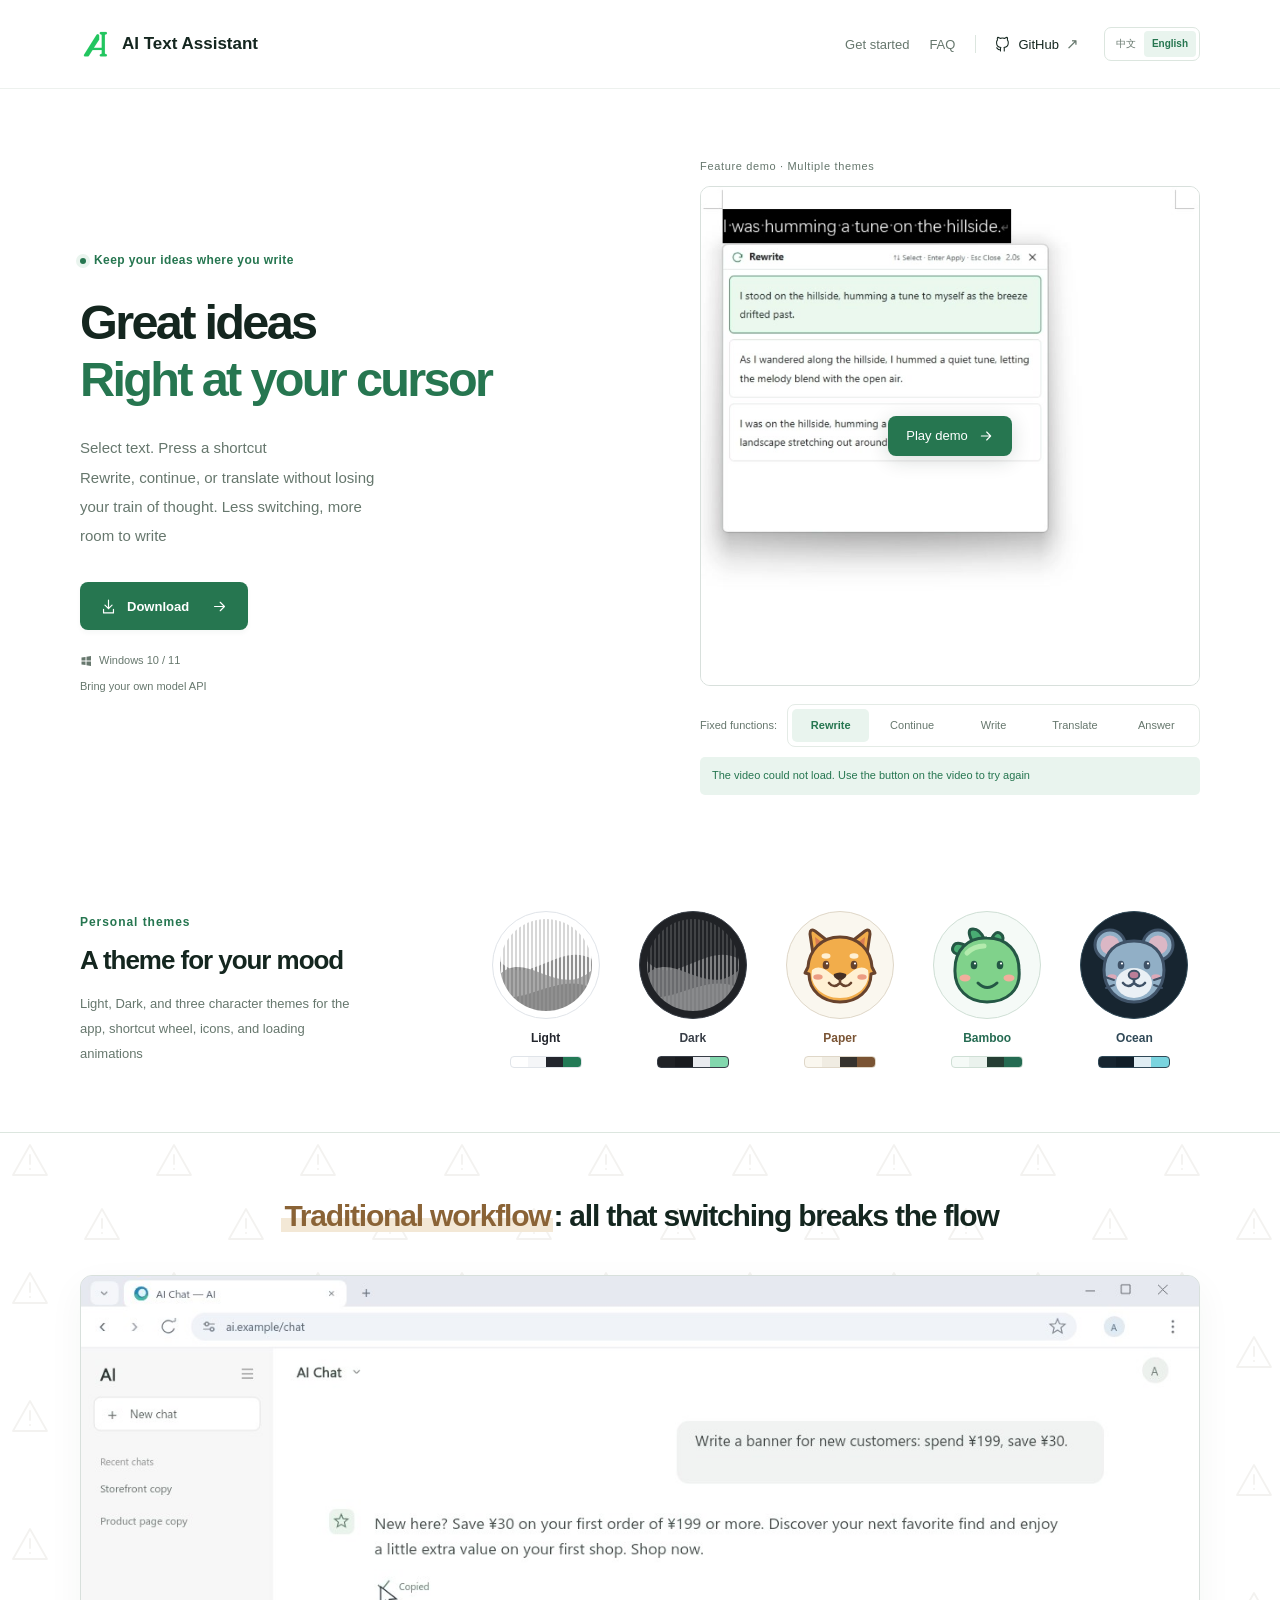
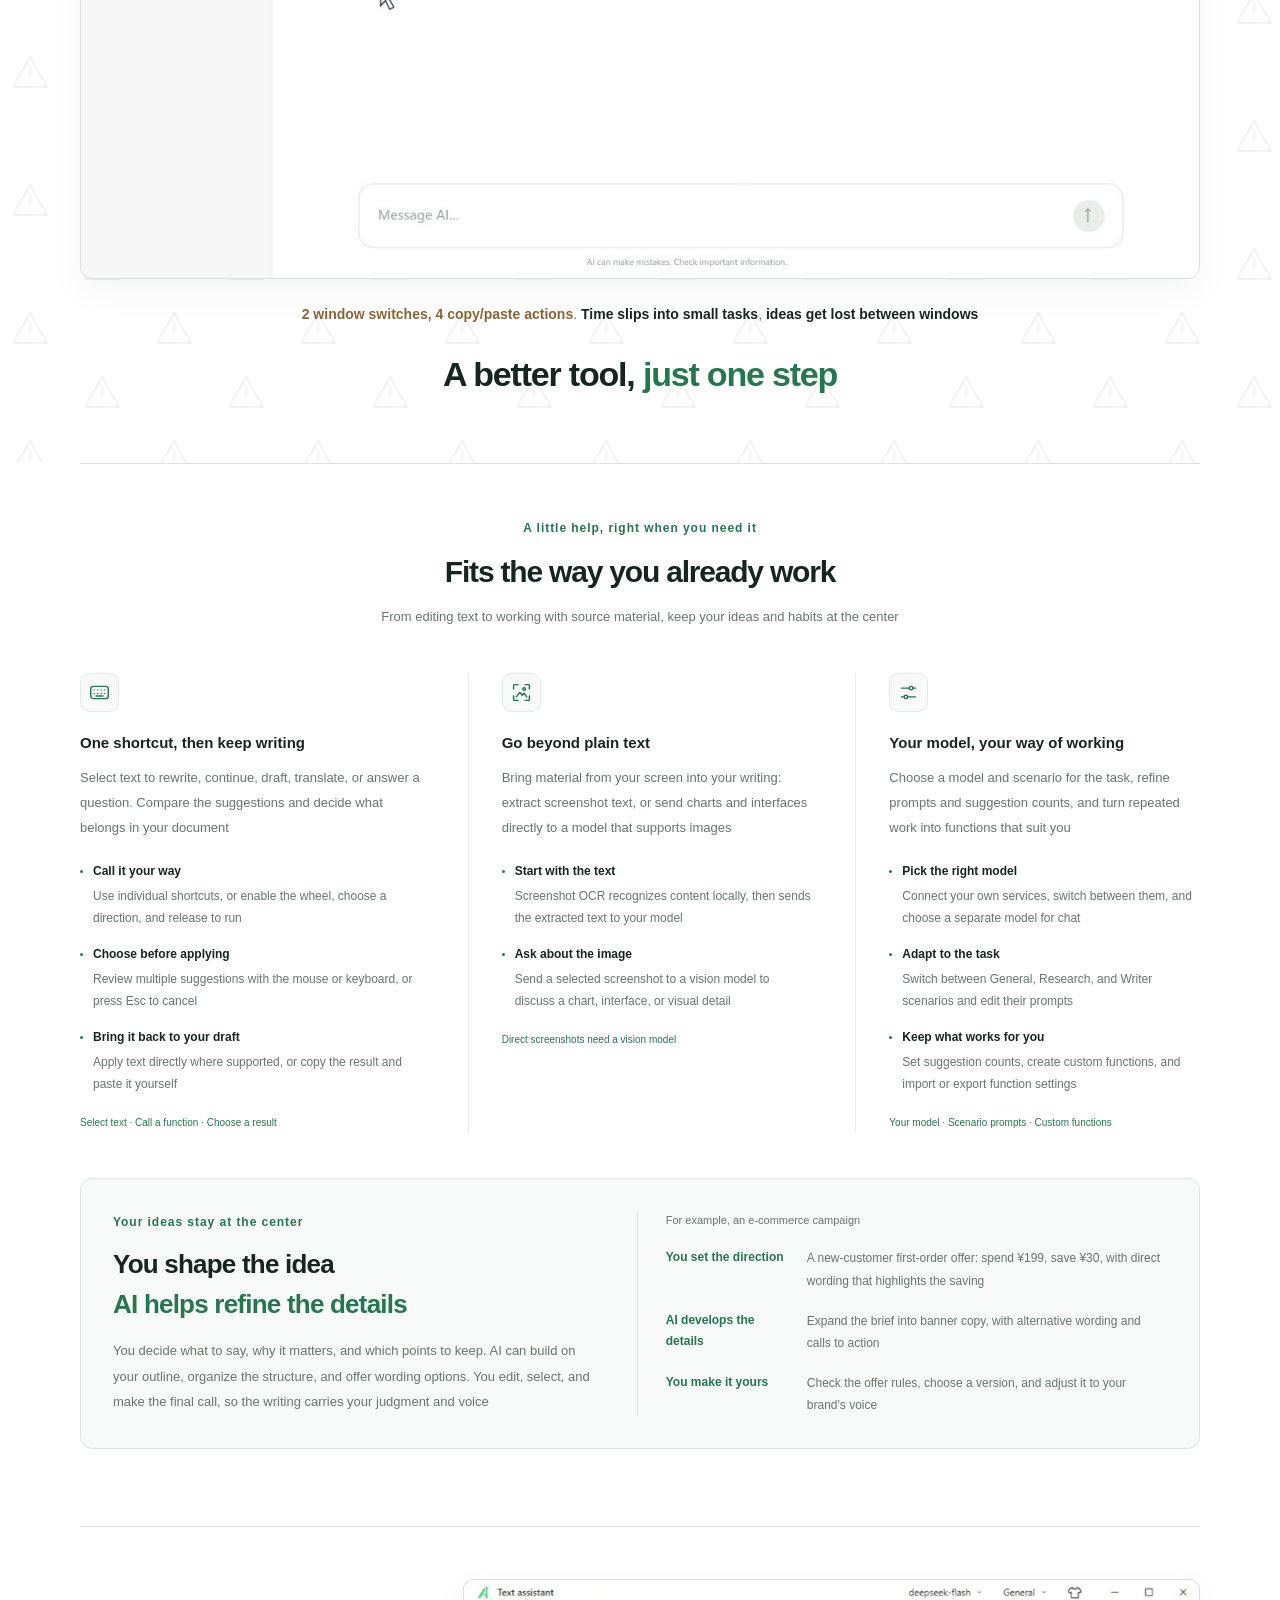
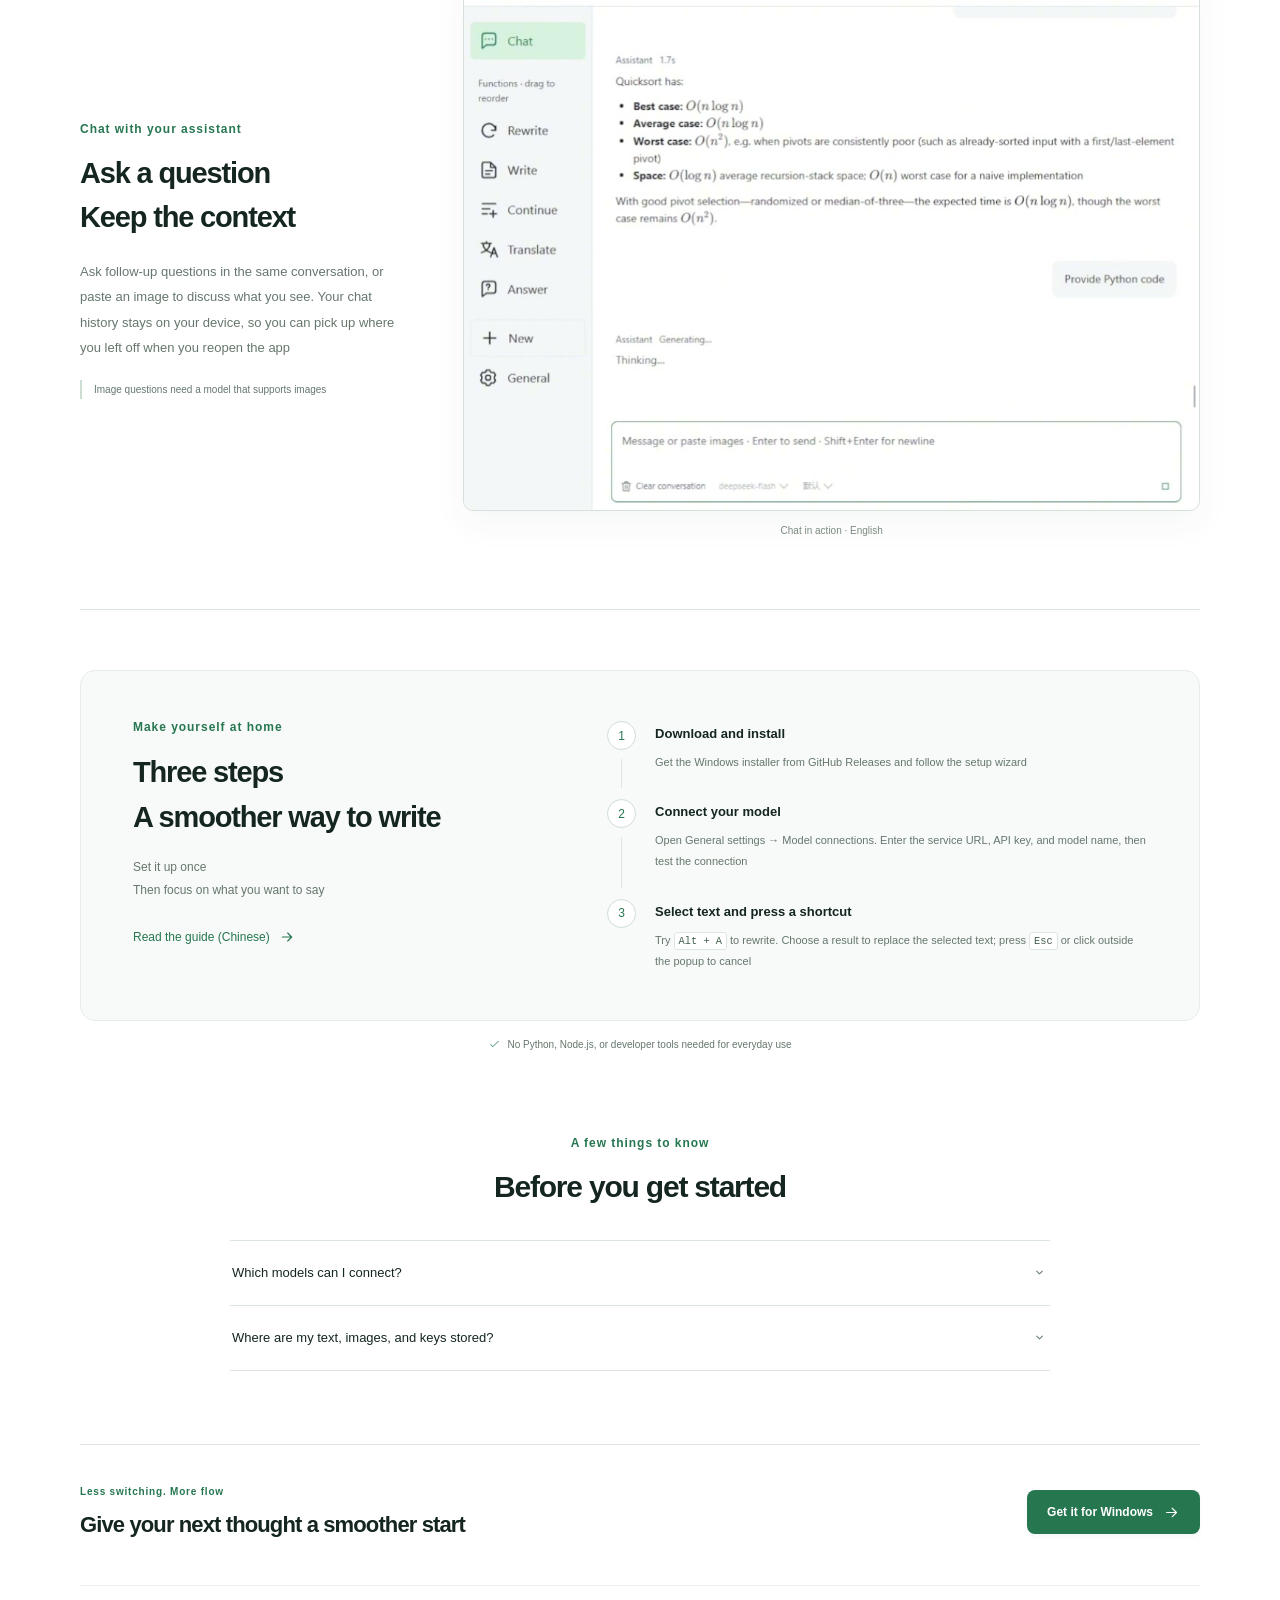
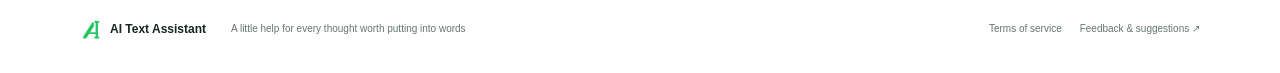
==== commit ed8739cf: "Add bilingual one-time purchase terms of service" ====
--- a/page/index.html
+++ b/page/index.html
@@ -2,6 +2,7 @@
 <html lang="en">
   <head>
     <meta charset="UTF-8" />
+    <meta name="waffo-verify" content="1e7914dc972f25be17ea8c6677419135" />
     <meta name="viewport" content="width=device-width, initial-scale=1" />
     <meta name="theme-color" content="#267650" />
     <meta
@@ -18,29 +19,19 @@
       property="og:description"
       content="An AI text assistant for Windows. Select text to rewrite, continue, write, translate, or answer with a shortcut. Watch English demos and connect your own AI model"
     />
-    <meta
-      property="og:url"
-      content="https://fasterate.github.io/AI-text-assistant/"
-    />
+    <meta property="og:url" content="https://fasterate.github.io/" />
     <title>AI Text Assistant · Keep your words flowing</title>
-    <link
-      rel="canonical"
-      href="https://fasterate.github.io/AI-text-assistant/"
-    />
+    <link rel="canonical" href="https://fasterate.github.io/" />
     <link
       rel="alternate"
       hreflang="zh-CN"
-      href="https://fasterate.github.io/AI-text-assistant/zh/"
+      href="https://fasterate.github.io/zh/"
     />
-    <link
-      rel="alternate"
-      hreflang="en"
-      href="https://fasterate.github.io/AI-text-assistant/"
-    />
+    <link rel="alternate" hreflang="en" href="https://fasterate.github.io/" />
     <link
       rel="alternate"
       hreflang="x-default"
-      href="https://fasterate.github.io/AI-text-assistant/"
+      href="https://fasterate.github.io/"
     />
     <link rel="icon" href="./assets/icon.png" type="image/png" />
     <link rel="stylesheet" href="./style.css" />
@@ -775,13 +766,15 @@
         ></a
       >
       <p>A little help for every thought worth putting into words</p>
-      <a
-        class=""
-        href="https://github.com/0x140ED8/intelligent-writing-free/issues"
-        target="_blank"
-        rel="noopener noreferrer"
-        >Feedback &amp; suggestions <span aria-hidden="true">↗</span></a
-      >
+      <nav class="footer-links" aria-label="Footer navigation">
+        <a href="./terms/">Terms of service</a>
+        <a
+          href="https://github.com/0x140ED8/intelligent-writing-free/issues"
+          target="_blank"
+          rel="noopener noreferrer"
+          >Feedback &amp; suggestions <span aria-hidden="true">↗</span></a
+        >
+      </nav>
     </footer>
   </body>
 </html>
--- a/page/style.css
+++ b/page/style.css
@@ -1034,6 +1034,18 @@
 .site-footer > a:last-child {
   margin-left: auto;
 }
+.footer-links {
+  display: flex;
+  align-items: center;
+  justify-content: flex-end;
+  flex-wrap: wrap;
+  gap: 8px 18px;
+  margin-left: auto;
+}
+.footer-links a:hover,
+.footer-links a[aria-current="page"] {
+  color: var(--green);
+}
 
 @media (min-width: 1500px) {
   .hero {
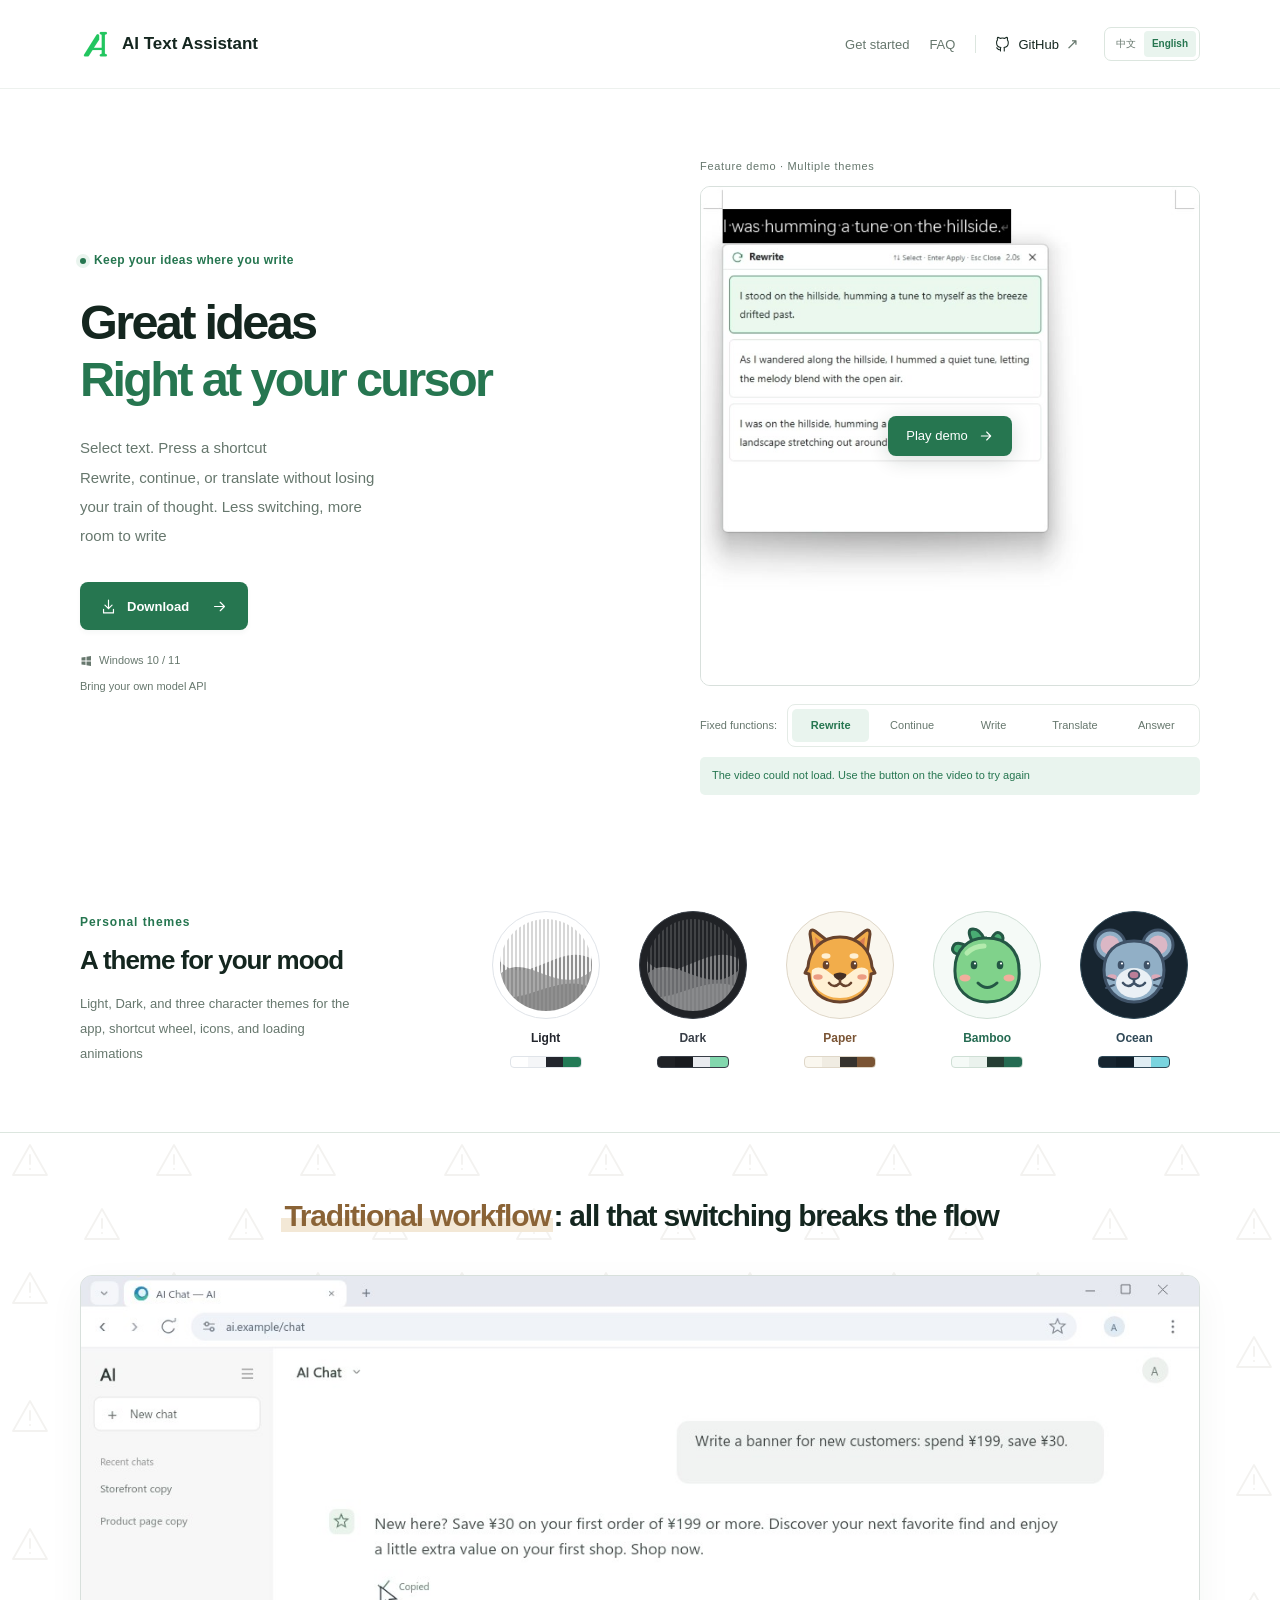
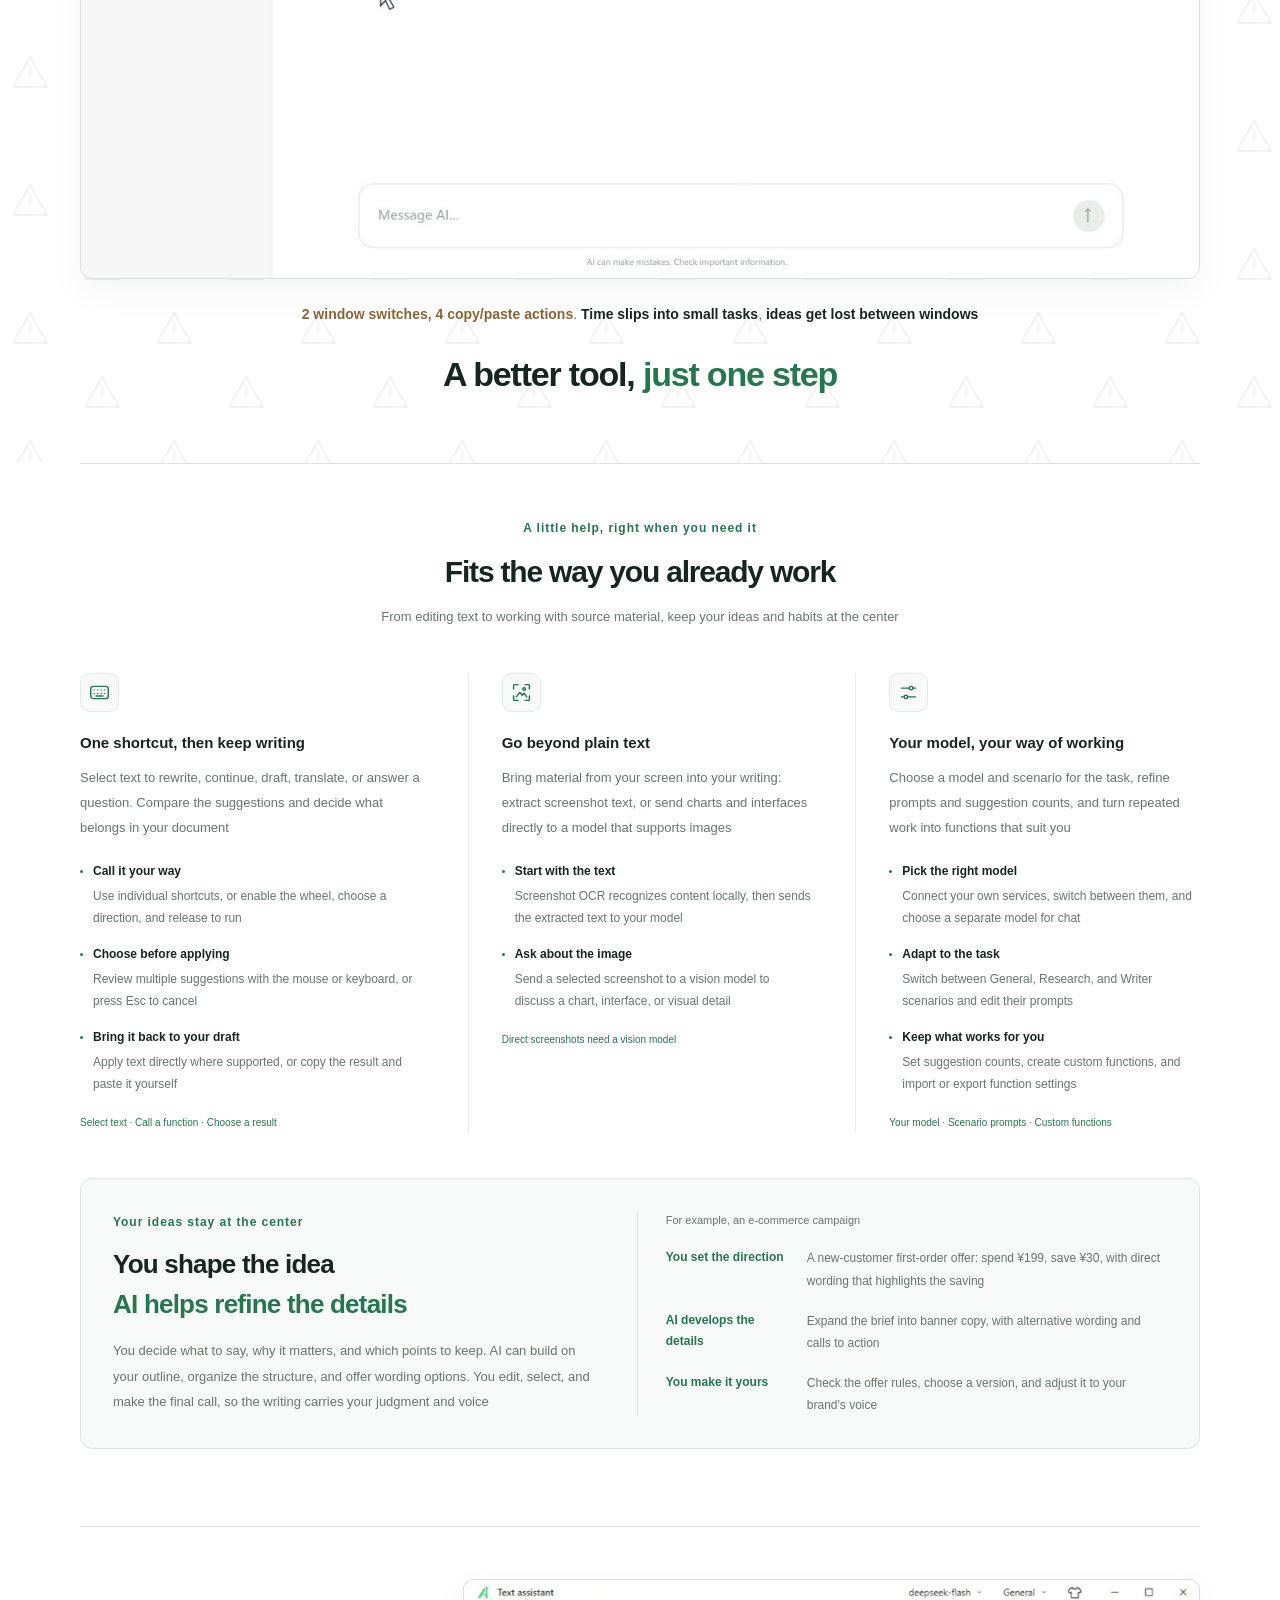
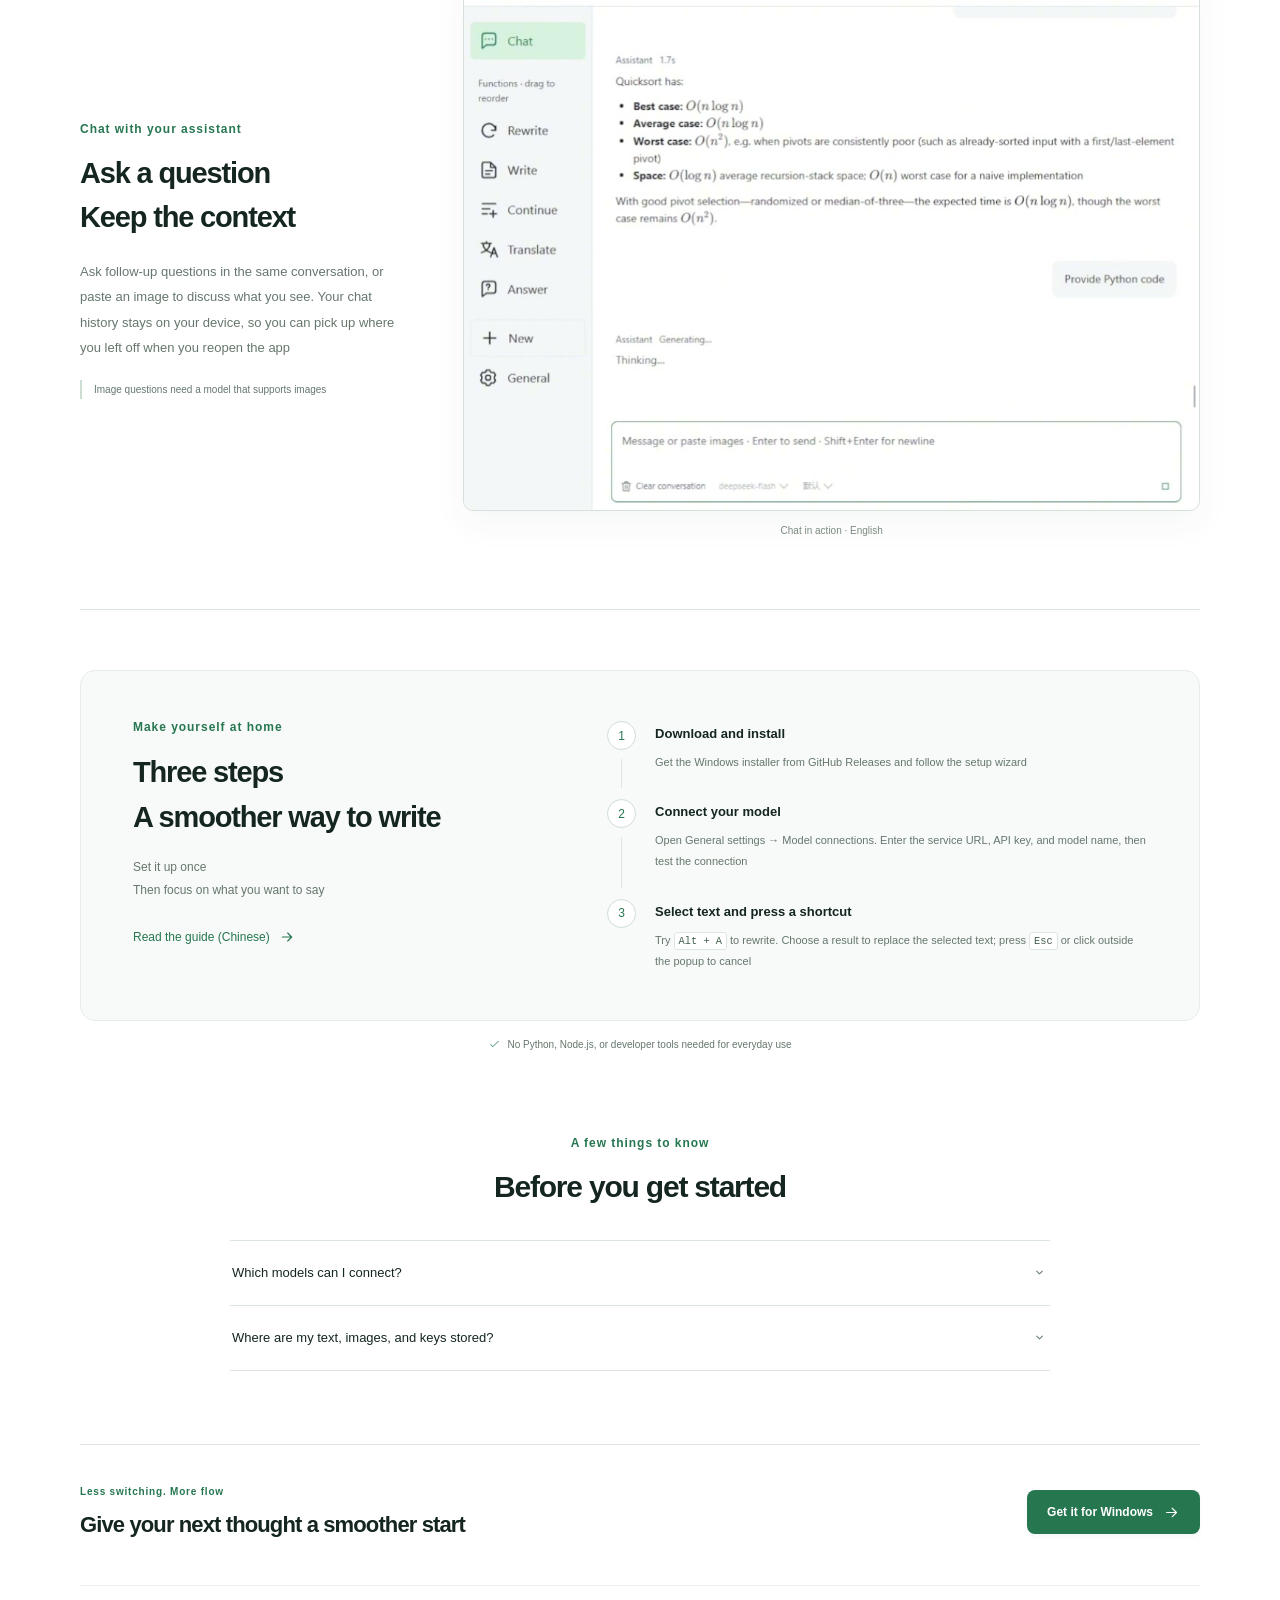
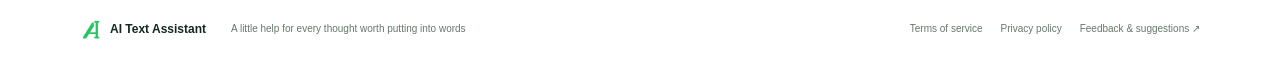
==== commit a75e4fe0: "Add bilingual privacy policies and link legal pages" ====
--- a/page/index.html
+++ b/page/index.html
@@ -768,6 +768,7 @@
       <p>A little help for every thought worth putting into words</p>
       <nav class="footer-links" aria-label="Footer navigation">
         <a href="./terms/">Terms of service</a>
+        <a href="./privacy/">Privacy policy</a>
         <a
           href="https://github.com/0x140ED8/intelligent-writing-free/issues"
           target="_blank"
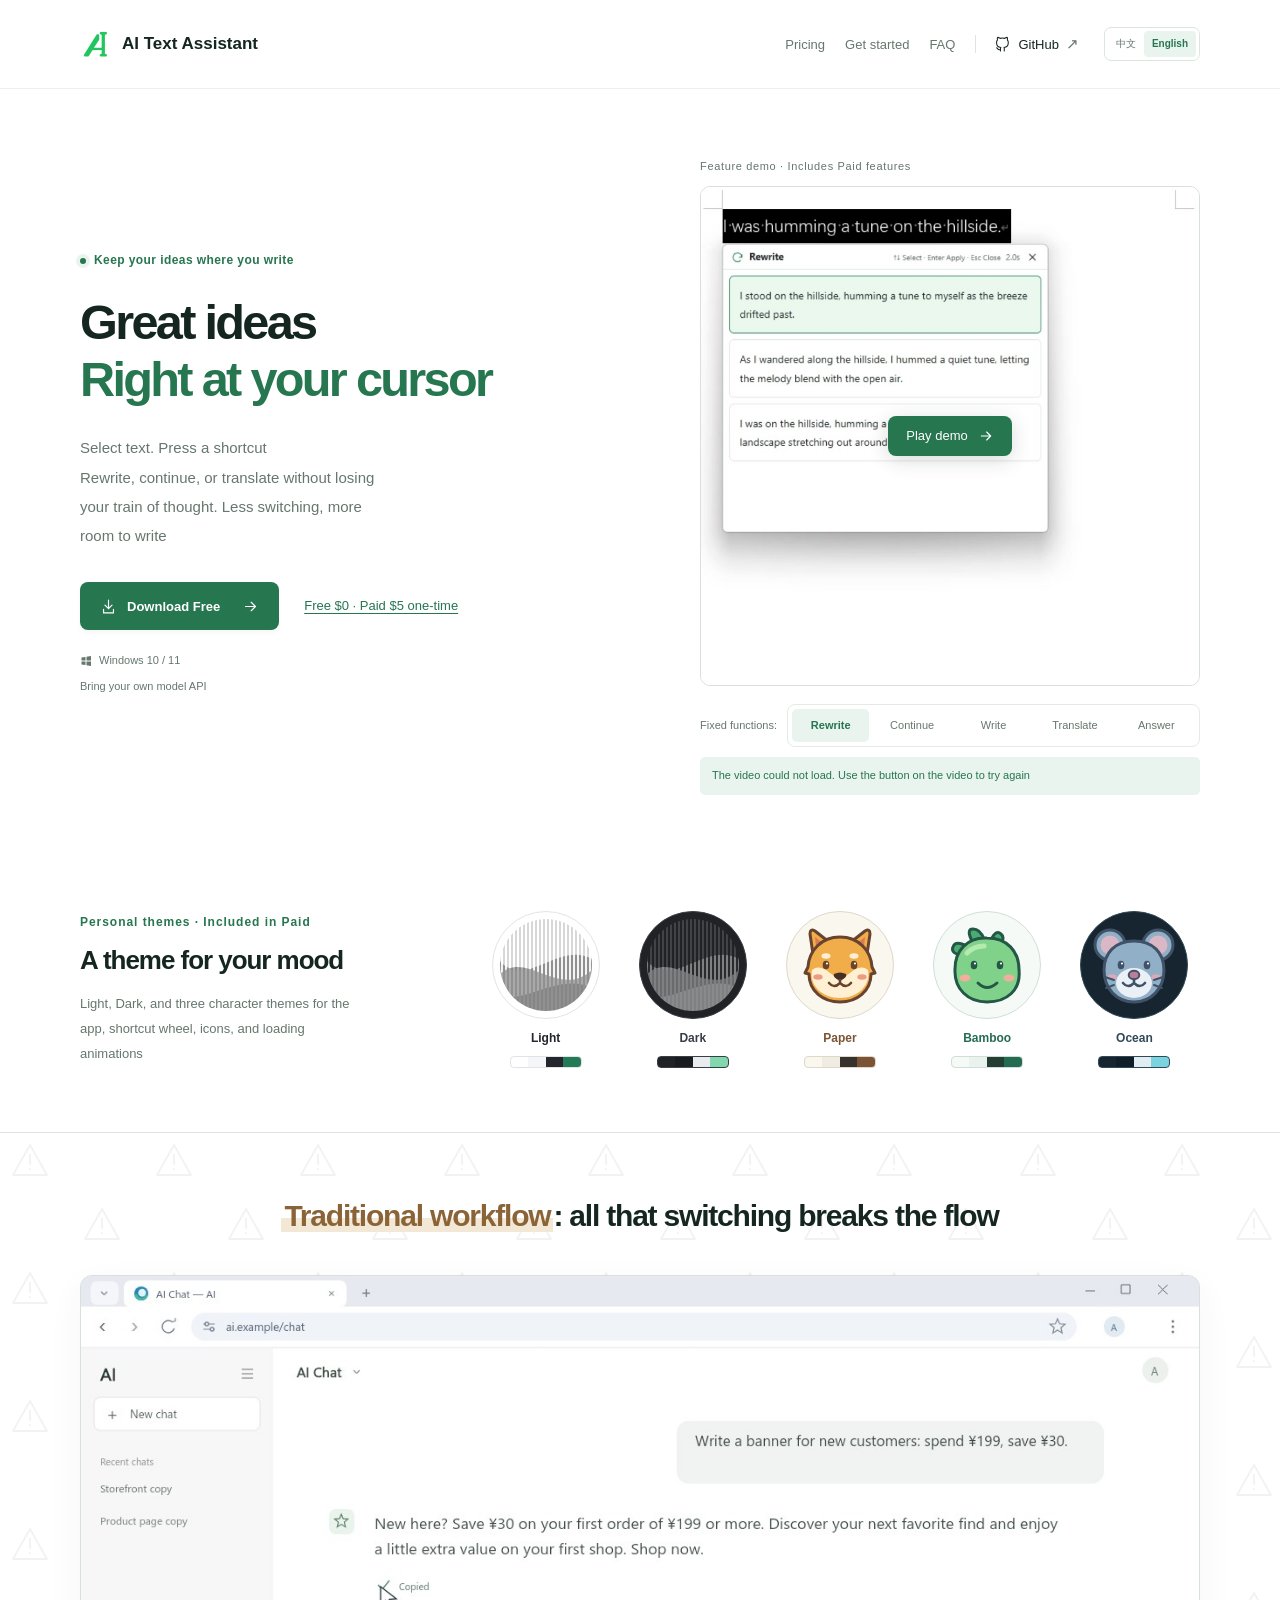
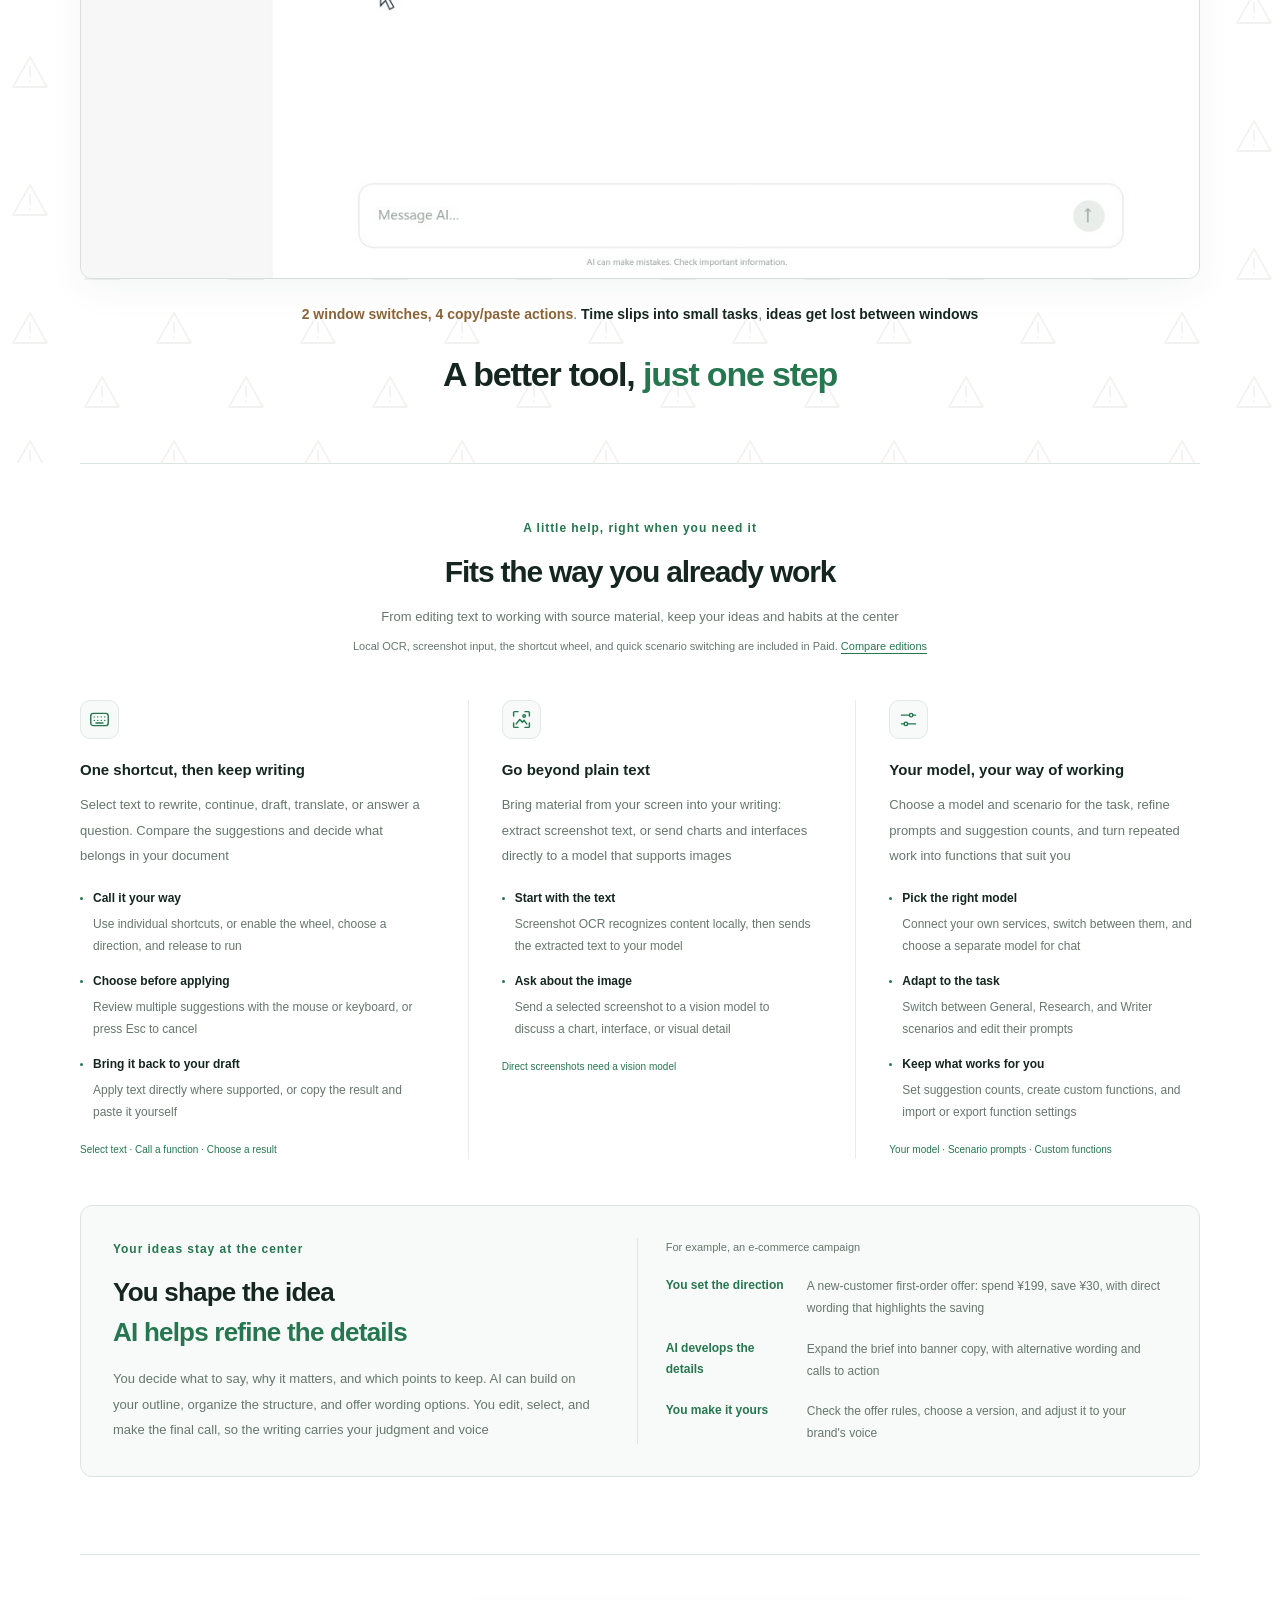
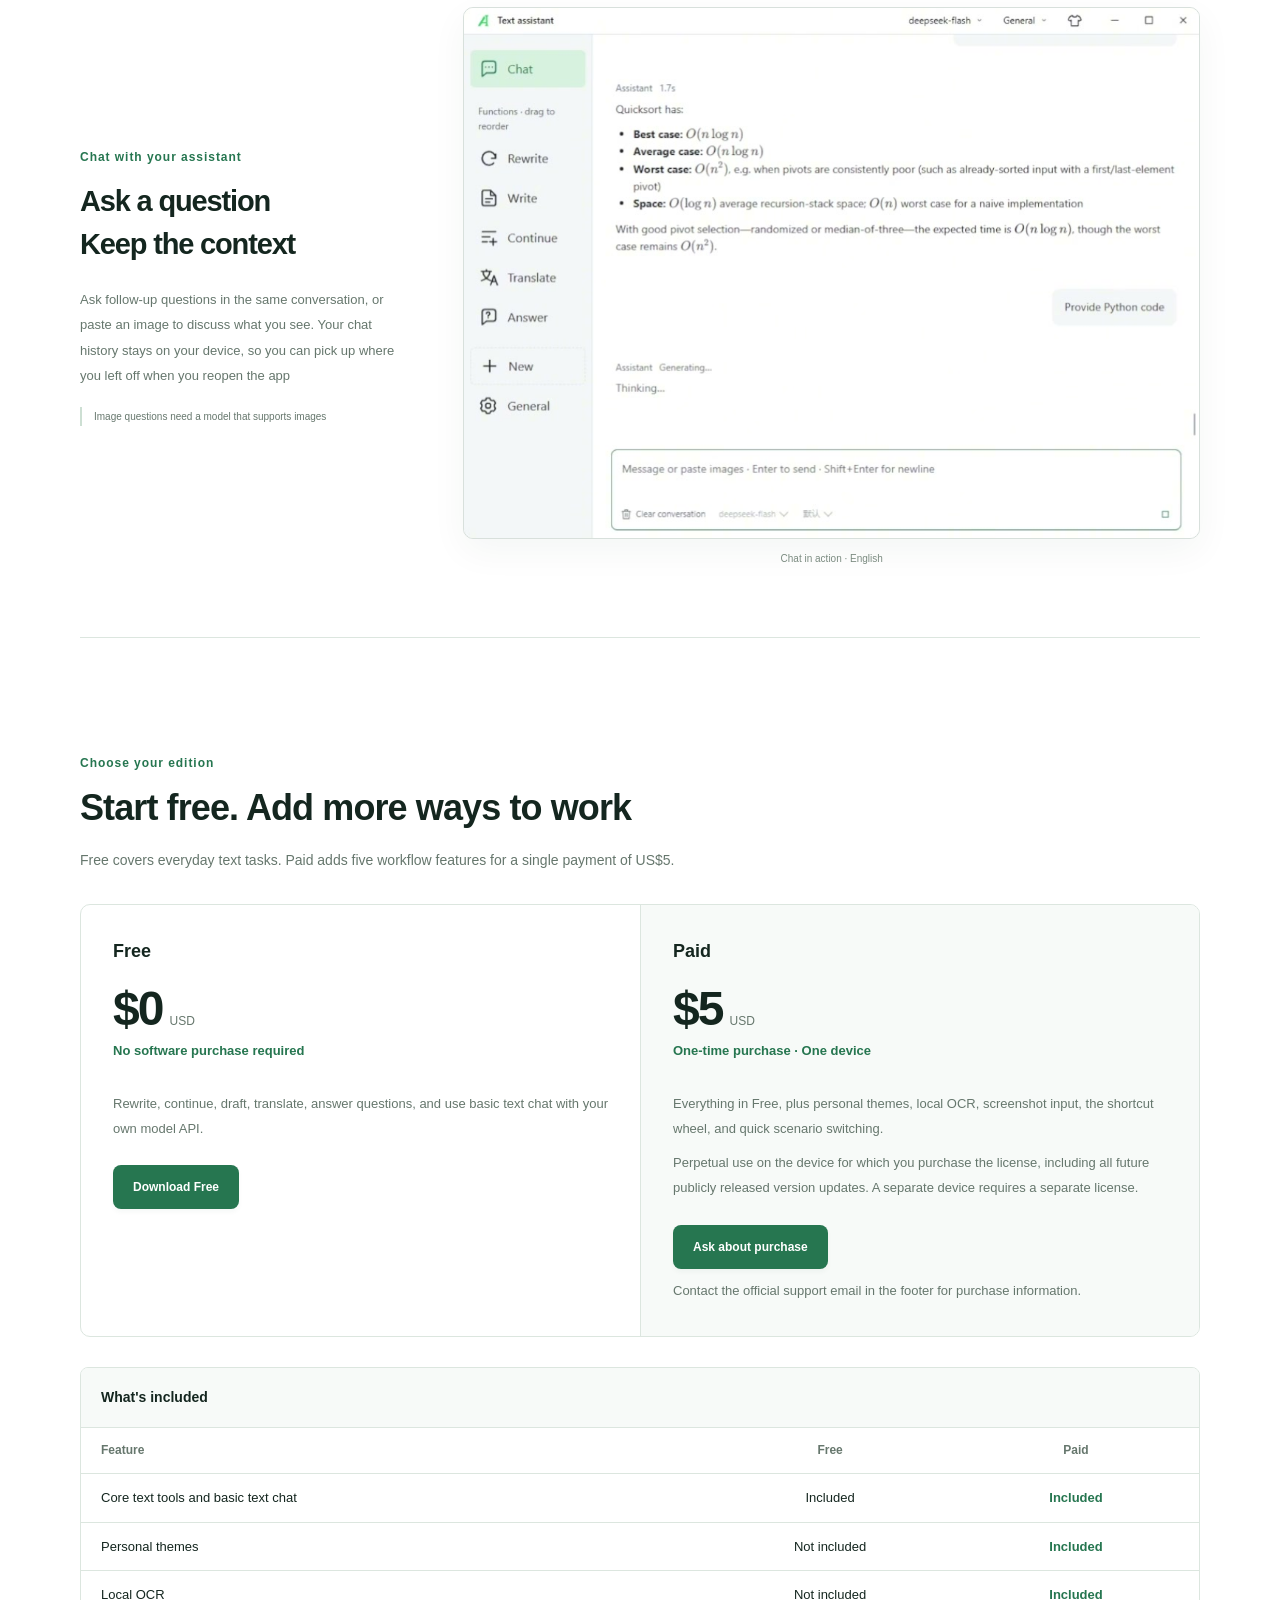
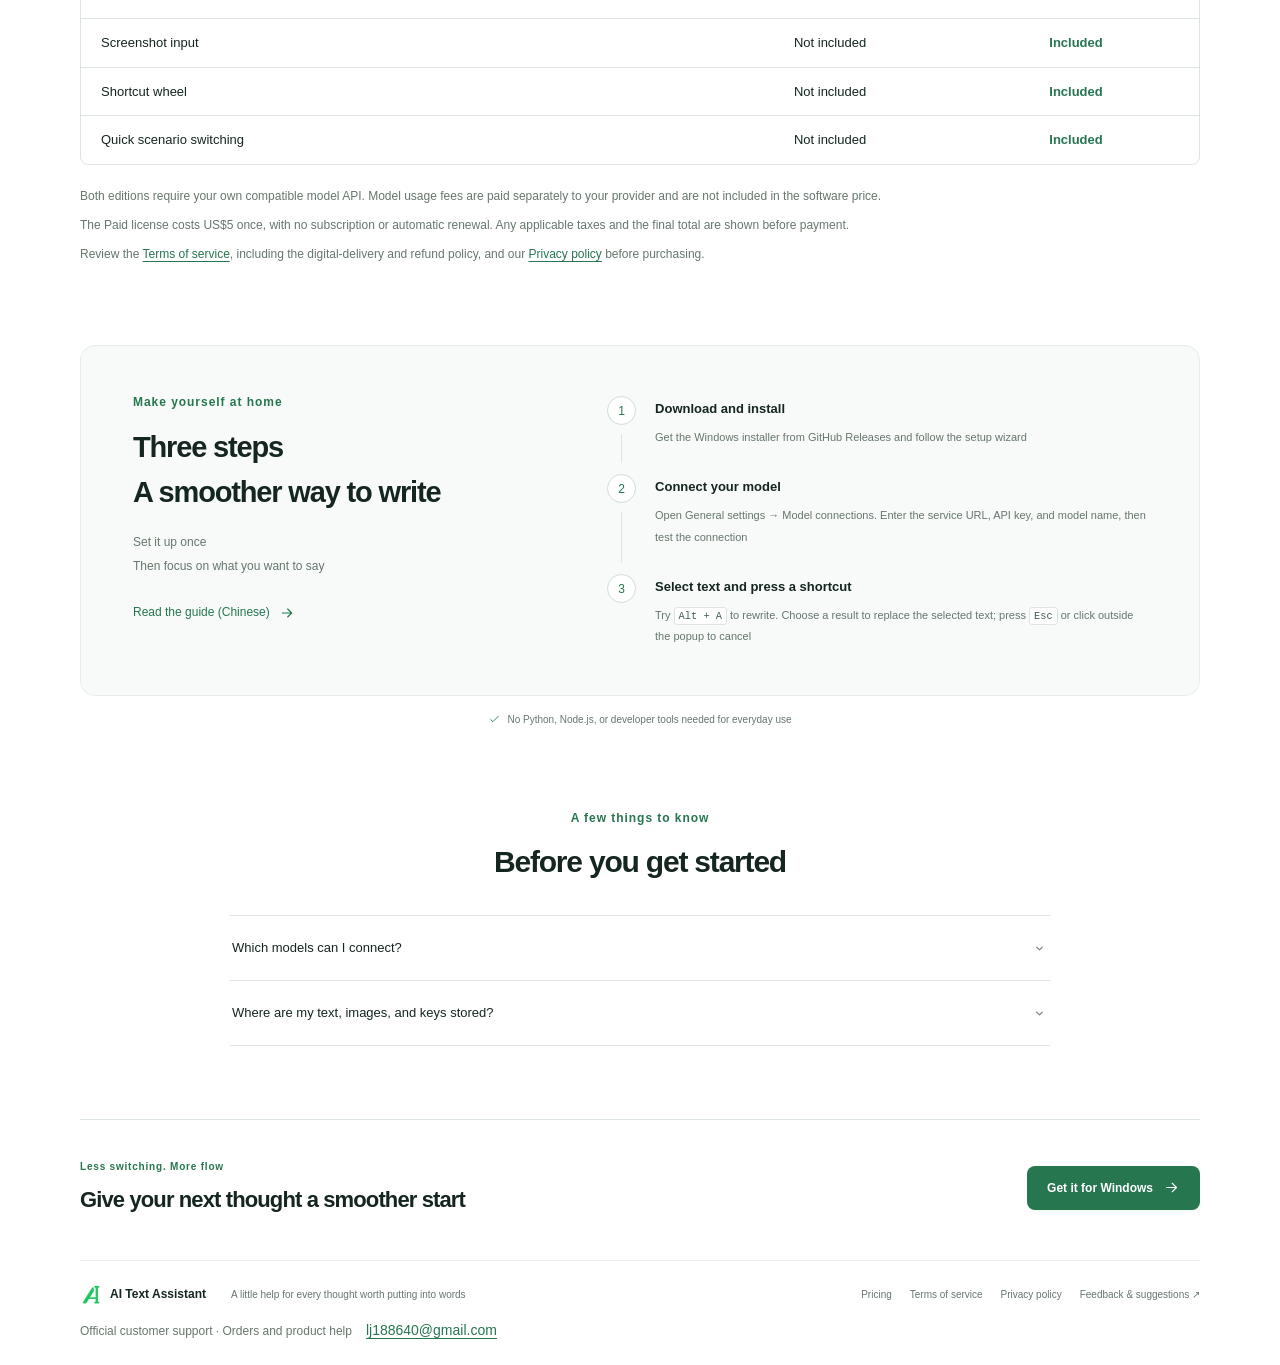
==== commit 5a69825e: "Publish Free and Paid pricing with official support contact" ====
--- a/page/index.html
+++ b/page/index.html
@@ -37,6 +37,7 @@
     <link rel="stylesheet" href="./style.css" />
     <script src="./script.js?v=2" defer></script>
     <link rel="stylesheet" href="./workflow.css" />
+    <link rel="stylesheet" href="./pricing.css" />
     <script src="./workflow.js" defer></script>
   </head>
   <body>
@@ -99,7 +100,8 @@
         >
         <div class="navigation-actions">
           <div class="nav-links">
-            <a href="#getting-started">Get started</a><a href="#faq">FAQ</a
+            <a href="#pricing">Pricing</a
+            ><a href="#getting-started">Get started</a><a href="#faq">FAQ</a
             ><a
               class="github-link"
               href="https://github.com/0x140ED8/intelligent-writing-free"
@@ -110,6 +112,7 @@
               ><span>GitHub</span><span aria-hidden="true">↗</span></a
             >
           </div>
+          <a class="pricing-mobile-link" href="#pricing">Pricing</a>
           <nav class="language-switch" aria-label="Page language">
             <a href="./zh/" lang="zh-CN" hreflang="zh-CN">中文</a
             ><a href="./" lang="en" hreflang="en" aria-current="page"
@@ -142,9 +145,12 @@
               rel="noopener noreferrer"
               ><svg class="icon" aria-hidden="true">
                 <use href="#icon-download" /></svg
-              >Download<svg class="icon button-arrow" aria-hidden="true">
+              >Download Free<svg class="icon button-arrow" aria-hidden="true">
                 <use href="#icon-arrow" /></svg
             ></a>
+            <a class="pricing-hero-link" href="#pricing"
+              >Free $0 · Paid $5 one-time</a
+            >
           </div>
           <p class="platform-note">
             <svg class="icon" aria-hidden="true">
@@ -155,7 +161,7 @@
         </div>
         <figure class="demo video-demo" aria-labelledby="demo-label">
           <figcaption class="demo-label" id="demo-label">
-            Feature demo · Multiple themes
+            Feature demo · Includes Paid features
           </figcaption>
           <div class="video-screen">
             <video
@@ -274,7 +280,7 @@
         aria-labelledby="themes-title"
       >
         <div class="themes-copy">
-          <p class="section-label">Personal themes</p>
+          <p class="section-label">Personal themes · Included in Paid</p>
           <h2 id="themes-title">A theme for your mood</h2>
           <p class="themes-description">
             Light, Dark, and three character themes for the app, shortcut wheel,
@@ -448,6 +454,11 @@
             From editing text to working with source material, keep your ideas
             and habits at the center
           </p>
+          <p class="paid-feature-note">
+            Local OCR, screenshot input, the shortcut wheel, and quick scenario
+            switching are included in Paid.
+            <a href="#pricing">Compare editions</a>
+          </p>
         </div>
         <div class="feature-grid">
           <article class="feature">
@@ -643,6 +654,125 @@
         </figure>
       </section>
       <section
+        class="pricing-section container"
+        id="pricing"
+        aria-labelledby="pricing-title"
+      >
+        <div class="pricing-heading">
+          <p class="section-label">Choose your edition</p>
+          <h2 id="pricing-title">Start free. Add more ways to work</h2>
+          <p>
+            Free covers everyday text tasks. Paid adds five workflow features
+            for a single payment of US$5.
+          </p>
+        </div>
+        <div class="pricing-plans">
+          <article class="pricing-plan" aria-labelledby="free-plan-title">
+            <h3 id="free-plan-title">Free</h3>
+            <p class="plan-price">$0<span>USD</span></p>
+            <p class="plan-payment">No software purchase required</p>
+            <p>
+              Rewrite, continue, draft, translate, answer questions, and use
+              basic text chat with your own model API.
+            </p>
+            <a
+              class="button button-primary"
+              href="https://github.com/0x140ED8/intelligent-writing-free/releases"
+              target="_blank"
+              rel="noopener noreferrer"
+              >Download Free</a
+            >
+          </article>
+          <article
+            class="pricing-plan pricing-plan-paid"
+            aria-labelledby="paid-plan-title"
+          >
+            <h3 id="paid-plan-title">Paid</h3>
+            <p class="plan-price">$5<span>USD</span></p>
+            <p class="plan-payment">One-time purchase · One device</p>
+            <p>
+              Everything in Free, plus personal themes, local OCR, screenshot
+              input, the shortcut wheel, and quick scenario switching.
+            </p>
+            <p>
+              Perpetual use on the device for which you purchase the license,
+              including all future publicly released version updates. A separate
+              device requires a separate license.
+            </p>
+            <a class="button button-primary" href="#customer-support"
+              >Ask about purchase</a
+            >
+            <p class="plan-purchase-note">
+              Contact the official support email in the footer for purchase
+              information.
+            </p>
+          </article>
+        </div>
+        <div class="pricing-comparison">
+          <table>
+            <caption>
+              What's included
+            </caption>
+            <thead>
+              <tr>
+                <th scope="col">Feature</th>
+                <th scope="col">Free</th>
+                <th scope="col">Paid</th>
+              </tr>
+            </thead>
+            <tbody>
+              <tr>
+                <th scope="row">Core text tools and basic text chat</th>
+                <td>Included</td>
+                <td>Included</td>
+              </tr>
+              <tr>
+                <th scope="row">Personal themes</th>
+                <td>Not included</td>
+                <td>Included</td>
+              </tr>
+              <tr>
+                <th scope="row">Local OCR</th>
+                <td>Not included</td>
+                <td>Included</td>
+              </tr>
+              <tr>
+                <th scope="row">Screenshot input</th>
+                <td>Not included</td>
+                <td>Included</td>
+              </tr>
+              <tr>
+                <th scope="row">Shortcut wheel</th>
+                <td>Not included</td>
+                <td>Included</td>
+              </tr>
+              <tr>
+                <th scope="row">Quick scenario switching</th>
+                <td>Not included</td>
+                <td>Included</td>
+              </tr>
+            </tbody>
+          </table>
+        </div>
+        <div class="pricing-notes">
+          <p>
+            Both editions require your own compatible model API. Model usage
+            fees are paid separately to your provider and are not included in
+            the software price.
+          </p>
+          <p>
+            The Paid license costs US$5 once, with no subscription or automatic
+            renewal. Any applicable taxes and the final total are shown before
+            payment.
+          </p>
+          <p>
+            Review the <a href="./terms/">Terms of service</a>, including the
+            digital-delivery and refund policy, and our
+            <a href="./privacy/">Privacy policy</a> before purchasing.
+          </p>
+        </div>
+      </section>
+      <section
         class="getting-started container"
         id="getting-started"
         aria-labelledby="start-title"
@@ -767,6 +897,7 @@
       >
       <p>A little help for every thought worth putting into words</p>
       <nav class="footer-links" aria-label="Footer navigation">
+        <a href="#pricing">Pricing</a>
         <a href="./terms/">Terms of service</a>
         <a href="./privacy/">Privacy policy</a>
         <a
@@ -776,6 +907,10 @@
           >Feedback &amp; suggestions <span aria-hidden="true">↗</span></a
         >
       </nav>
+      <address id="customer-support" class="footer-support">
+        <span>Official customer support · Orders and product help</span>
+        <a href="mailto:lj188640@gmail.com">lj188640@gmail.com</a>
+      </address>
     </footer>
   </body>
 </html>
--- a/page/style.css
+++ b/page/style.css
@@ -1021,6 +1021,9 @@
   color: var(--muted);
   font-size: 10px;
   line-height: 1.8;
+  flex-wrap: wrap;
+  padding-block: 22px;
+  row-gap: 12px;
 }
 .footer-brand {
   font-size: 12px;
@@ -1045,6 +1048,26 @@
 .footer-links a:hover,
 .footer-links a[aria-current="page"] {
   color: var(--green);
+}
+.footer-support {
+  order: 4;
+  flex: 0 0 100%;
+  display: flex;
+  align-items: baseline;
+  flex-wrap: wrap;
+  gap: 3px 14px;
+  margin: 0;
+  color: var(--muted);
+  font-size: 12px;
+  font-style: normal;
+  line-height: 1.8;
+}
+.footer-support a {
+  color: var(--green);
+  font-size: 14px;
+  text-decoration: underline;
+  text-underline-offset: 3px;
+  overflow-wrap: anywhere;
 }
 
 @media (min-width: 1500px) {
--- a/page/pricing.css
+++ b/page/pricing.css
@@ -0,0 +1,211 @@
+.pricing-section {
+  padding-block: 64px 72px;
+}
+.pricing-heading {
+  max-width: 740px;
+  margin-bottom: 30px;
+}
+.pricing-heading h2 {
+  margin-block: 12px 16px;
+  font-size: clamp(27px, 3.4vw, 36px);
+  line-height: 1.3;
+  letter-spacing: -0.025em;
+}
+.pricing-heading > p:last-child {
+  color: var(--muted);
+  font-size: 14px;
+  line-height: 1.85;
+}
+.pricing-plans {
+  display: grid;
+  grid-template-columns: repeat(2, minmax(0, 1fr));
+  border: 1px solid var(--line);
+  border-radius: 10px;
+  overflow: hidden;
+}
+.pricing-plan {
+  padding: 32px;
+  display: flex;
+  flex-direction: column;
+  align-items: flex-start;
+}
+.pricing-plan + .pricing-plan {
+  border-left: 1px solid var(--line);
+}
+.pricing-plan-paid {
+  background: var(--surface);
+}
+.pricing-plan h3 {
+  font-size: 18px;
+  font-weight: 650;
+}
+.plan-price {
+  margin-block: 18px 5px;
+  color: var(--ink);
+  font-size: 48px;
+  font-weight: 650;
+  line-height: 1.1;
+  letter-spacing: -0.04em;
+}
+.plan-price > span {
+  margin-left: 7px;
+  color: var(--muted);
+  font-size: 12px;
+  font-weight: 400;
+  letter-spacing: normal;
+}
+.plan-payment {
+  margin-bottom: 20px;
+  color: var(--green);
+  font-size: 13px;
+  font-weight: 600;
+  line-height: 1.6;
+}
+.pricing-plan > p:not(.plan-price, .plan-payment) {
+  color: var(--muted);
+  font-size: 13px;
+  line-height: 1.9;
+}
+.pricing-plan > p + p:not(.plan-payment) {
+  margin-top: 10px;
+}
+.pricing-plan .button {
+  margin-top: 24px;
+  font-size: 12px;
+  min-height: 42px;
+}
+.pricing-plan .plan-purchase-note {
+  margin-top: 10px;
+  font-size: 11px;
+}
+.pricing-comparison {
+  margin-top: 30px;
+  border: 1px solid var(--line);
+  border-radius: 8px;
+  overflow: hidden;
+}
+.pricing-comparison table {
+  width: 100%;
+  border-collapse: collapse;
+  table-layout: fixed;
+  font-size: 13px;
+  line-height: 1.8;
+}
+.pricing-comparison caption {
+  padding: 17px 20px;
+  color: var(--ink);
+  background: var(--surface);
+  font-size: 14px;
+  font-weight: 650;
+  text-align: left;
+}
+.pricing-comparison th,
+.pricing-comparison td {
+  padding: 12px 20px;
+  border-top: 1px solid var(--line);
+  text-align: center;
+  vertical-align: middle;
+  overflow-wrap: anywhere;
+}
+.pricing-comparison th:first-child {
+  width: 56%;
+  text-align: left;
+}
+.pricing-comparison thead th {
+  color: var(--muted);
+  font-size: 12px;
+  font-weight: 600;
+}
+.pricing-comparison tbody th {
+  font-weight: 400;
+}
+.pricing-comparison tbody td:last-child {
+  color: var(--green);
+  font-weight: 600;
+}
+.pricing-notes {
+  display: grid;
+  gap: 7px;
+  margin-top: 20px;
+  color: var(--muted);
+  font-size: 12px;
+  line-height: 1.85;
+}
+.pricing-notes a,
+.pricing-hero-link,
+.paid-feature-note a {
+  color: var(--green);
+  text-decoration: underline;
+  text-underline-offset: 3px;
+}
+.hero-actions .pricing-hero-link {
+  align-self: center;
+  font-size: 13px;
+  line-height: 1.7;
+}
+.paid-feature-note {
+  margin-top: 10px;
+  color: var(--muted);
+  font-size: 11px;
+  line-height: 1.8;
+}
+.features .section-heading > p:not(.section-label) {
+  margin-top: 11px;
+  color: var(--muted);
+  font-size: 13px;
+  line-height: 1.8;
+}
+.features .section-heading > p.paid-feature-note {
+  margin-top: 8px;
+  font-size: 11px;
+}
+.pricing-mobile-link {
+  display: none;
+}
+@media (max-width: 800px) {
+  .pricing-section {
+    padding-block: 46px 52px;
+  }
+  .pricing-plan {
+    padding: 25px;
+  }
+}
+@media (max-width: 580px) {
+  .pricing-plans {
+    grid-template-columns: 1fr;
+  }
+  .pricing-plan + .pricing-plan {
+    border-left: 0;
+    border-top: 1px solid var(--line);
+  }
+  .pricing-plan {
+    padding: 24px;
+  }
+  .pricing-heading h2 {
+    font-size: 27px;
+  }
+  .pricing-comparison th,
+  .pricing-comparison td {
+    padding: 11px 8px;
+    font-size: 12px;
+  }
+  .pricing-comparison th:first-child {
+    width: 48%;
+  }
+  .pricing-mobile-link {
+    display: inline-block;
+    margin-right: 12px;
+    color: var(--green);
+    font-size: 11px;
+    white-space: nowrap;
+  }
+  .hero-actions {
+    flex-wrap: wrap;
+  }
+  .features .section-heading > p:not(.section-label) {
+    font-size: 11px;
+  }
+  .features .section-heading > p.paid-feature-note {
+    font-size: 10px;
+  }
+}
